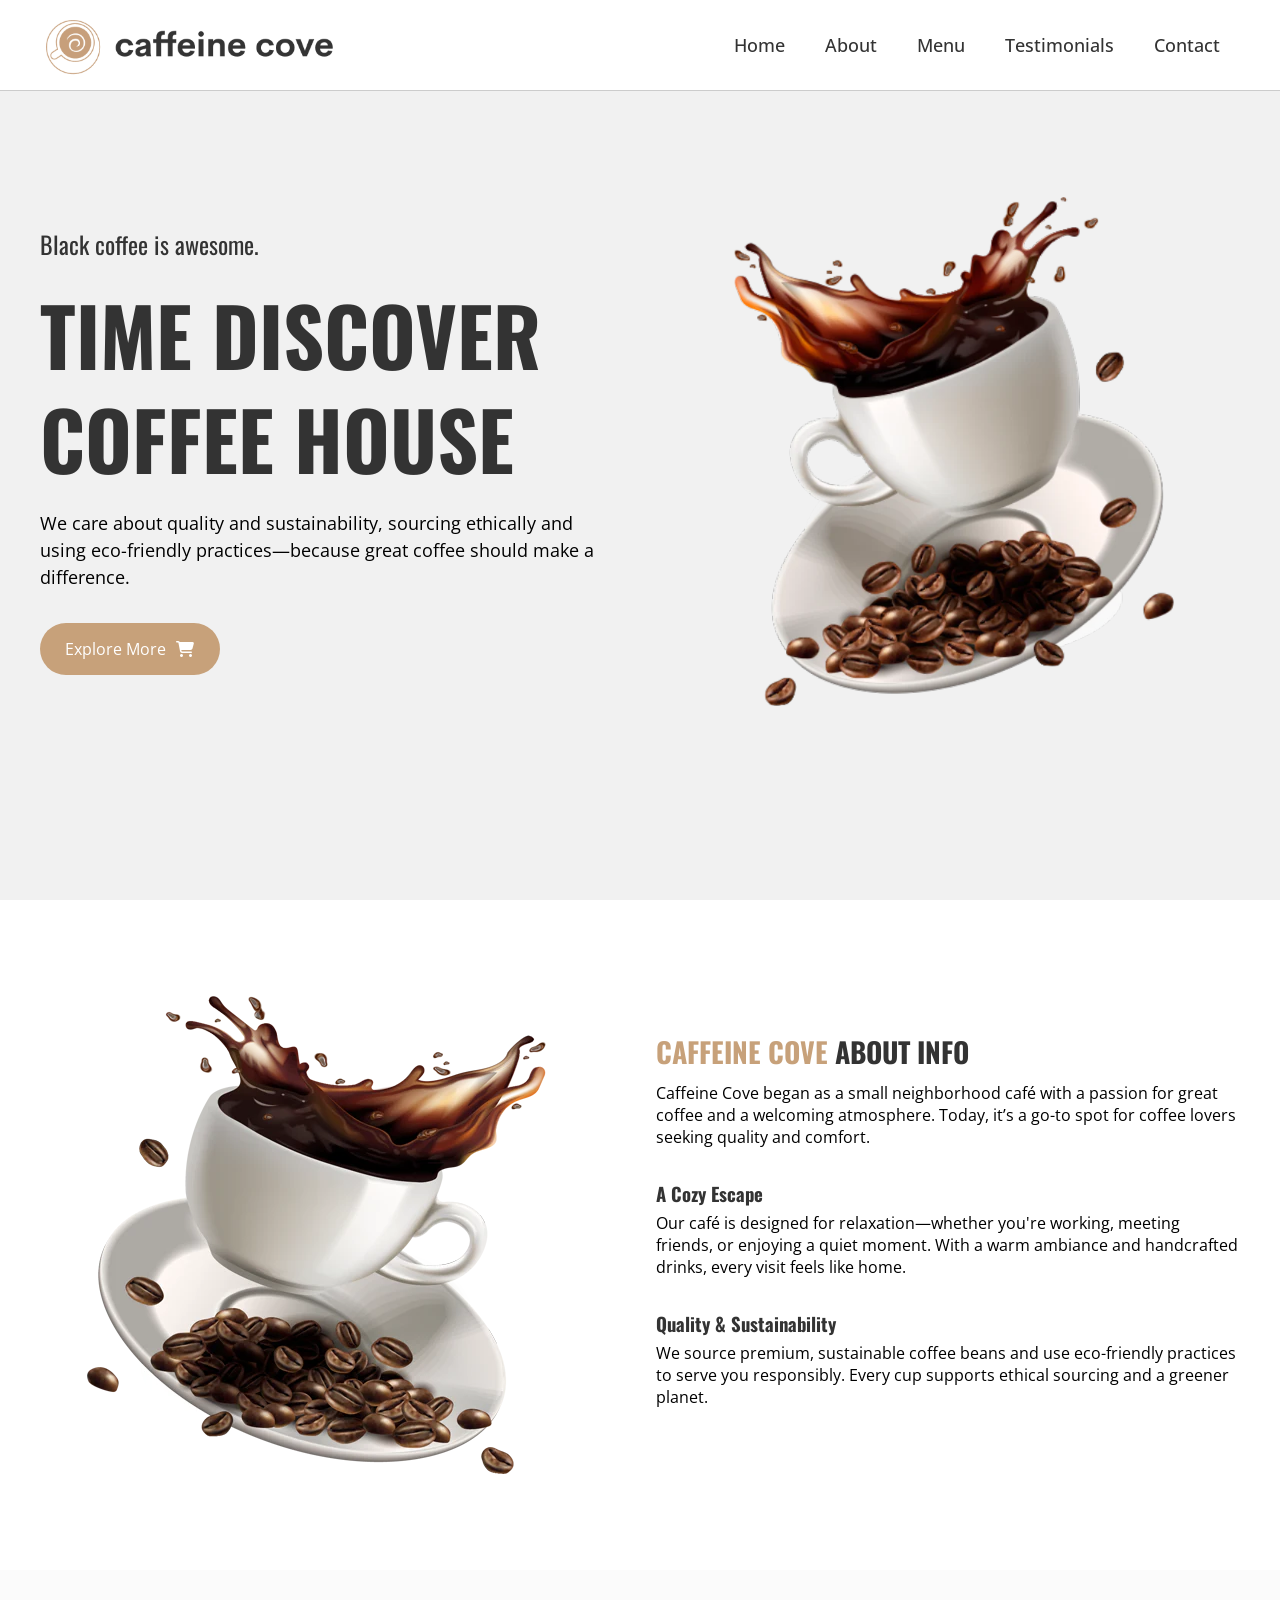
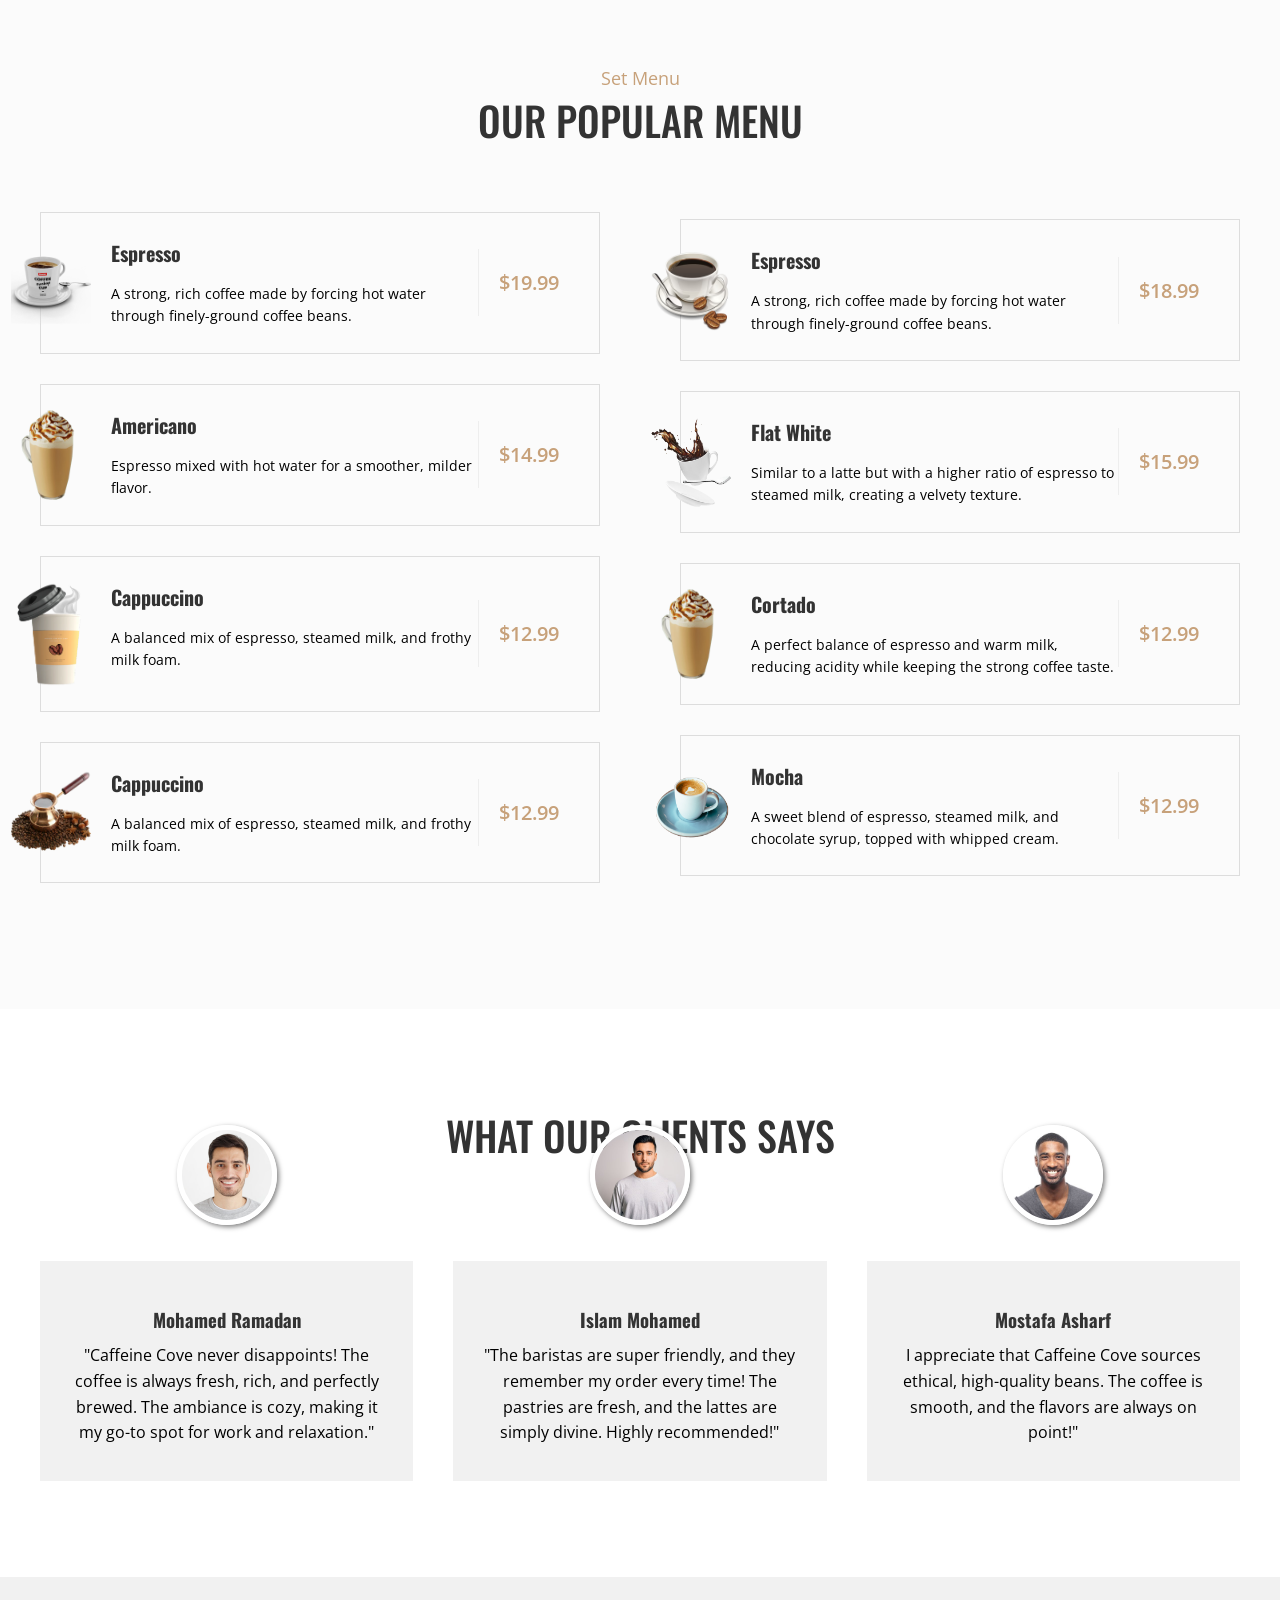
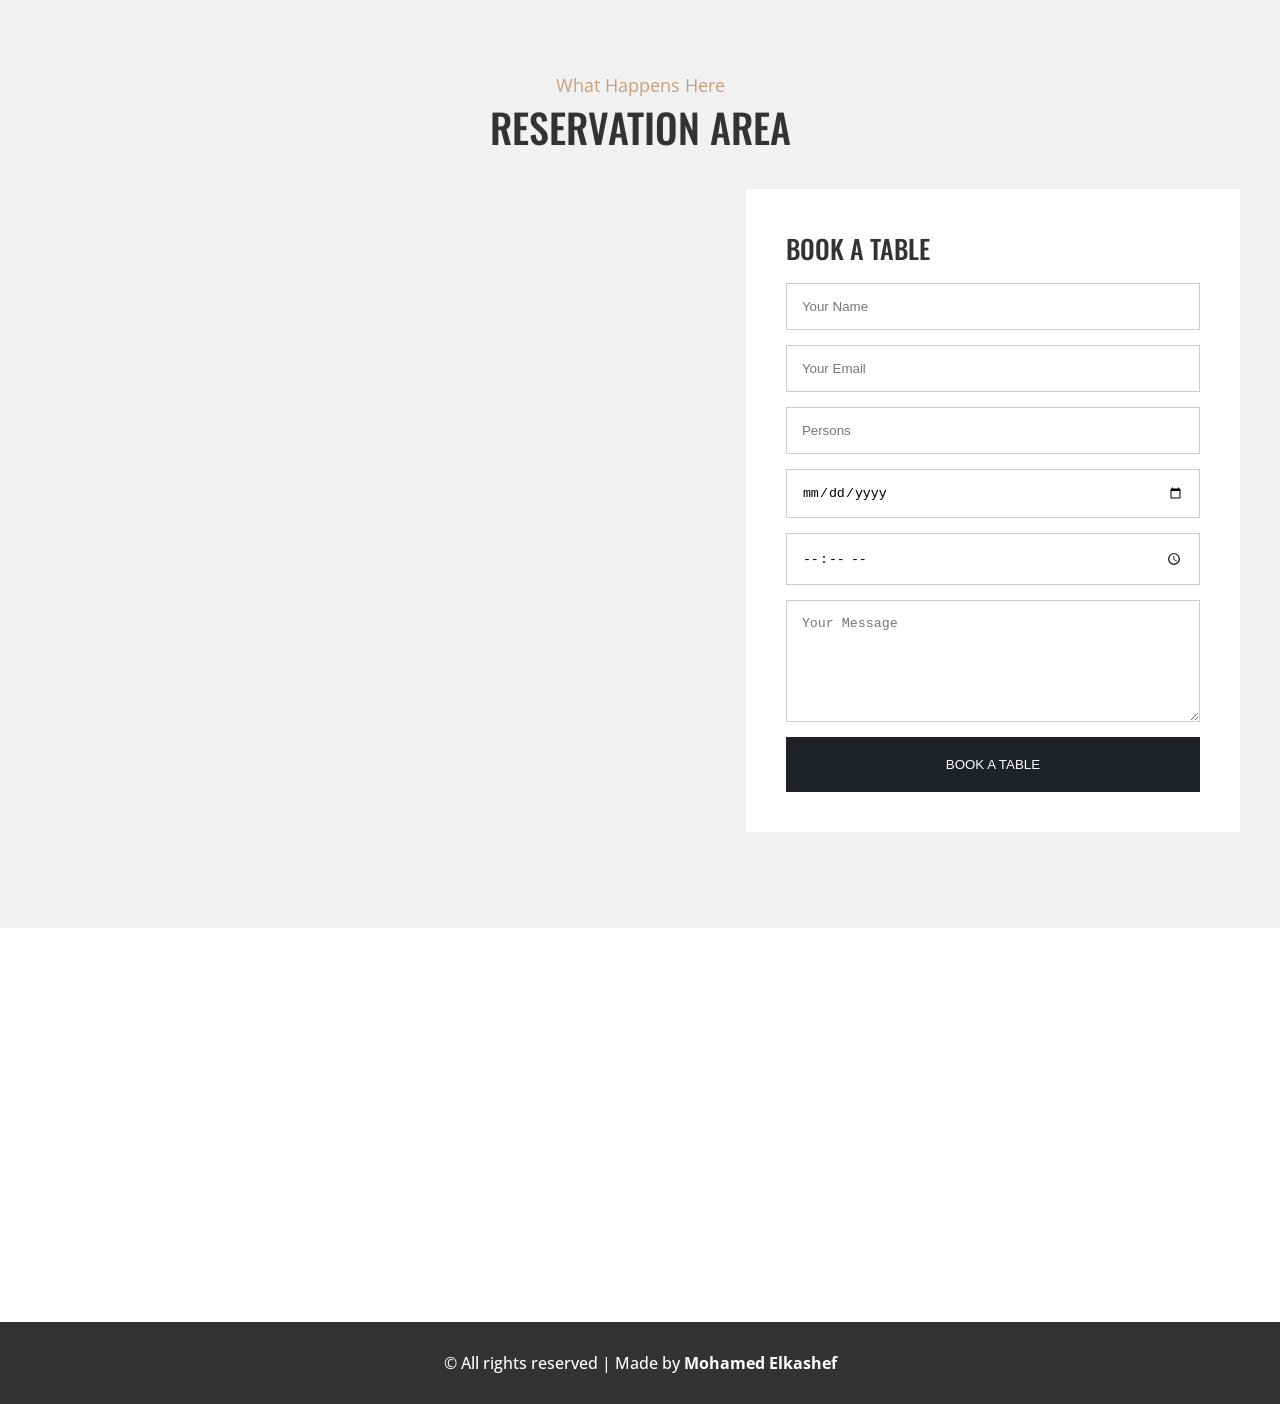
==== index.html @ 7e7c672f "Add files via upload" ====
<html lang="en">
  <head>
    <meta charset="UTF-8" />
    <meta name="viewport" content="width=device-width, initial-scale=1.0" />
    <title>Caffeine Cove</title>
    <!-- Style -->
    <link rel="stylesheet" href="css/style.css" />
    <link rel="stylesheet" href="css/all.min.css" />
    <!-- Fontawesome -->
    <link
      rel="stylesheet"
      href="https://cdnjs.cloudflare.com/ajax/libs/font-awesome/6.7.2/css/all.min.css"
      integrity="sha512-Evv84Mr4kqVGRNSgIGL/F/aIDqQb7xQ2vcrdIwxfjThSH8CSR7PBEakCr51Ck+w+/U6swU2Im1vVX0SVk9ABhg=="
      crossorigin="anonymous"
      referrerpolicy="no-referrer"
    />
    <!-- favicon -->
    <link rel="shortcut icon" href="./imgs/favicon.ico" type="image/x-icon" />
  </head>

  <body>
    <!-- Header Start -->
    <header id="header">
      <nav class="navbar">
        <a href="#home"
          ><img src="./imgs/logo.png" alt="Caffeine Cove" class="logo"
        /></a>
        <ul>
          <li><a href="#home">Home</a></li>
          <li><a href="#about">About</a></li>
          <li><a href="#menu">Menu</a></li>
          <li><a href="#testimonials">Testimonials</a></li>
          <li><a href="#contact">Contact</a></li>
        </ul>
      </nav>
    </header>
    <!-- Header End -->
    <!-- main start -->
    <main>
      <!-- Home Start -->
      <section id="home">
        <div class="container">
          <div class="home-content">
            <div class="content-text">
              <h3>Black coffee is awesome.</h3>
              <h1>TIME DISCOVER COFFEE HOUSE</h1>
              <p>
                We care about quality and sustainability, sourcing ethically and
                using eco-friendly practices—because great coffee should make a
                difference.
              </p>
              <a href="#" class="btn"
                >Explore More <i class="fa-solid fa-cart-shopping"></i
              ></a>
            </div>
            <img src="./imgs/coffee-home.png" alt="Coffee Home" />
          </div>
        </div>
      </section>
      <!-- Home End -->
      <!-- About Start -->
      <section id="about">
        <div class="container">
          <div class="row">
            <img src="./imgs/about-img.png" alt="Coffee" />
            <div class="about-content">
              <h2>
                <span class="text-primary">Caffeine Cove</span> About Info
              </h2>
              <p>
                Caffeine Cove began as a small neighborhood café with a passion
                for great coffee and a welcoming atmosphere. Today, it’s a go-to
                spot for coffee lovers seeking quality and comfort.
              </p>
              <div class="item">
                <h3>A Cozy Escape</h3>
                <p>
                  Our café is designed for relaxation—whether you're working,
                  meeting friends, or enjoying a quiet moment. With a warm
                  ambiance and handcrafted drinks, every visit feels like home.
                </p>
              </div>
              <div class="item">
                <h3>Quality &amp; Sustainability</h3>
                <p>
                  We source premium, sustainable coffee beans and use
                  eco-friendly practices to serve you responsibly. Every cup
                  supports ethical sourcing and a greener planet.
                </p>
              </div>
            </div>
          </div>
        </div>
      </section>
      <!-- About End -->
      <!-- Menu Start -->
      <section id="menu">
        <div class="container">
          <div class="heading">
            <span class="text-primary">Set Menu</span>
            <h2>Our Popular Menu</h2>
          </div>
          <div class="row">
            <div class="col">
              <!-- Item 1 -->
              <div class="item">
                <img src="./imgs/menu-1.png" alt="Espresso" />
                <div class="details">
                  <h3>Espresso</h3>
                  <p>
                    A strong, rich coffee made by forcing hot water through
                    finely-ground coffee beans.
                  </p>
                </div>
                <div class="price">
                  <p class="text-primary">$19.99</p>
                </div>
              </div>
              <!-- Item 2 -->
              <div class="item">
                <img src="./imgs/menu-2.png" alt="Americano" />
                <div class="details">
                  <h3>Americano</h3>
                  <p>
                    Espresso mixed with hot water for a smoother, milder flavor.
                  </p>
                </div>
                <div class="price">
                  <p class="text-primary">$14.99</p>
                </div>
              </div>
              <!-- Item 3 -->
              <div class="item">
                <img src="./imgs/menu-3.png" alt="Cappuccino" />
                <div class="details">
                  <h3>Cappuccino</h3>
                  <p>
                    A balanced mix of espresso, steamed milk, and frothy milk
                    foam.
                  </p>
                </div>
                <div class="price">
                  <p class="text-primary">$12.99</p>
                </div>
              </div>
              <!-- Item 4 -->
              <div class="item">
                <img src="./imgs/menu-4.png" alt="Cappuccino" />
                <div class="details">
                  <h3>Cappuccino</h3>
                  <p>
                    A balanced mix of espresso, steamed milk, and frothy milk
                    foam.
                  </p>
                </div>
                <div class="price">
                  <p class="text-primary">$12.99</p>
                </div>
              </div>
            </div>
            <div class="col">
              <!-- Item 5 -->
              <div class="item">
                <img src="./imgs/menu-5.png" alt="Espresso" />
                <div class="details">
                  <h3>Espresso</h3>
                  <p>
                    A strong, rich coffee made by forcing hot water through
                    finely-ground coffee beans.
                  </p>
                </div>
                <div class="price">
                  <p class="text-primary">$18.99</p>
                </div>
              </div>
              <!-- Item 6 -->
              <div class="item">
                <img src="./imgs/menu-6.png" alt="Flat White" />
                <div class="details">
                  <h3>Flat White</h3>
                  <p>
                    Similar to a latte but with a higher ratio of espresso to
                    steamed milk, creating a velvety texture.
                  </p>
                </div>
                <div class="price">
                  <p class="text-primary">$15.99</p>
                </div>
              </div>
              <!-- Item 7 -->
              <div class="item">
                <img src="./imgs/menu-7.png" alt="Cortado" />
                <div class="details">
                  <h3>Cortado</h3>
                  <p>
                    A perfect balance of espresso and warm milk, reducing
                    acidity while keeping the strong coffee taste.
                  </p>
                </div>
                <div class="price">
                  <p class="text-primary">$12.99</p>
                </div>
              </div>
              <!-- Item 8 -->
              <div class="item">
                <img src="./imgs/menu-8.png" alt="Mocha" />
                <div class="details">
                  <h3>Mocha</h3>
                  <p>
                    A sweet blend of espresso, steamed milk, and chocolate
                    syrup, topped with whipped cream.
                  </p>
                </div>
                <div class="price">
                  <p class="text-primary">$12.99</p>
                </div>
              </div>
            </div>
          </div>
        </div>
      </section>
      <!-- Menu End -->
      <!-- Testimonials Start -->
      <section id="testimonials">
        <div class="container">
          <div class="heading">
            <h2>What our Clients says</h2>
          </div>
          <div class="row">
            <div class="item">
              <img src="./imgs/person1.jpg" alt="Mohamed Ramadan" />
              <h3>Mohamed Ramadan</h3>
              <p>
                "Caffeine Cove never disappoints! The coffee is always fresh,
                rich, and perfectly brewed. The ambiance is cozy, making it my
                go-to spot for work and relaxation."
              </p>
            </div>
            <div class="item">
              <img src="./imgs/person2.jpg" alt="Islam Mohamed" />
              <h3>Islam Mohamed</h3>
              <p>
                "The baristas are super friendly, and they remember my order
                every time! The pastries are fresh, and the lattes are simply
                divine. Highly recommended!"
              </p>
            </div>
            <div class="item">
              <img src="./imgs/person3.jpg" alt="Mostafa Asharf" />
              <h3>Mostafa Asharf</h3>
              <p>
                I appreciate that Caffeine Cove sources ethical, high-quality
                beans. The coffee is smooth, and the flavors are always on
                point!"
              </p>
            </div>
          </div>
        </div>
      </section>
      <!-- Testimonials End -->
      <!-- Contact Start -->
      <section id="contact">
        <div class="container">
          <div class="heading">
            <span class="text-primary">What Happens Here</span>
            <h2>Reservation Area</h2>
          </div>
          <div class="row">
            <div class="map">
              <iframe
                src="https://www.google.com/maps/embed?pb=!1m18!1m12!1m3!1d3455.556677891655!2d30.963661175679626!3d29.992168121045516!2m3!1f0!2f0!3f0!3m2!1i1024!2i768!4f13.1!3m3!1m2!1s0x1458515d16d76c79%3A0x8dbe178d1a25b837!2sCosta%20Coffee!5e0!3m2!1sen!2seg!4v1741204992855!5m2!1sen!2seg"
                width="600"
                height="450"
                style="border: 0"
                allowfullscreen=""
                loading="lazy"
                referrerpolicy="no-referrer-when-downgrade"
              ></iframe>
            </div>
            <div class="contact-content">
              <h3>Book a Table</h3>
              <form>
                <input
                  type="text"
                  name="name"
                  id="name"
                  placeholder="Your Name"
                />
                <input
                  type="email"
                  name="email"
                  id="email"
                  placeholder="Your Email"
                />
                <input
                  type="number"
                  name="persons"
                  id="persons"
                  placeholder="Persons"
                />
                <input type="date" name="date" id="date" />
                <input type="time" name="time" id="time" />
                <textarea
                  name="message"
                  id="message"
                  placeholder="Your Message"
                  rows="6"
                ></textarea>
                <button type="submit" class="btn-submit">Book a Table</button>
              </form>
            </div>
          </div>
        </div>
      </section>
      <!-- Contact End -->
    </main>
    <!-- main end -->
    <!-- Footer Start -->
    <footer id="footer">
      <div class="footer-top">
        <div class="container">
          <div class="row">
            <div class="col">
              <h3>About Info</h3>
              <p>
                This is the perfect place to find a nice and cozy spot to sip
                some. You'll find the Java Jungle
              </p>
              <ul>
                <li>
                  <i class="fa-solid fa-location-dot"></i> Address: Giza Egypt
                </li>
                <li>
                  <i class="fa-solid fa-envelope"></i> Email:
                  contact@mohamedelkashef.com
                </li>
                <li><i class="fa-solid fa-phone"></i> Phone: 0123456789</li>
              </ul>
            </div>
            <div class="col">
              <h3>Quick Links</h3>
              <ul>
                <li><a href="#home">Home</a></li>
                <li><a href="#about">About Us</a></li>
                <li><a href="#menu">Menu</a></li>
                <li><a href="#testimonials">Testimonials</a></li>
                <li><a href="#contact">Contact</a></li>
              </ul>
            </div>
            <div class="col">
              <h3>Follow Us On</h3>
              <ul>
                <li>
                  <a href="#"
                    ><i class="fa-brands fa-facebook-f"></i> Facebook</a
                  >
                </li>
                <li>
                  <a href="#"><i class="fa-brands fa-twitter"></i> Twitter</a>
                </li>
                <li>
                  <a href="#"><i class="fa-brands fa-youtube"></i> YouTube</a>
                </li>
                <li>
                  <a href="#"
                    ><i class="fa-brands fa-instagram"></i> Instagram</a
                  >
                </li>
                <li>
                  <a href="#"
                    ><i class="fa-brands fa-pinterest"></i> Pinterest</a
                  >
                </li>
              </ul>
            </div>
          </div>
        </div>
      </div>
      <div class="copyright">
        <p>
          © All rights reserved | Made by
          <strong
            ><a href="https://mohamedelkashef.com" target="_blank"
              >Mohamed Elkashef</a
            ></strong
          >
        </p>
      </div>
    </footer>
    <!-- Footer End -->
  </body>
</html>
---- css/style.css ----
@import url("https://fonts.googleapis.com/css2?family=Open+Sans:ital,wght@0,300..800;1,300..800&family=Oswald:wght@200..700&display=swap");

* {
  margin: 0;
  padding: 0;
  box-sizing: border-box;
}

:root {
  --bg-color: #f1f1f1;
  --bg-secondary: #fbfbfb;
  --dark-gray: #333;
  --light-brown: #c7a17a;
  --black: #1f2226;
}

body {
  font-family: "Open Sans", serif;
}

h1,
h2,
h3 {
  font-family: "Oswald", serif;
  color: var(--dark-gray);
}

ul {
  list-style: none;
}

a {
  text-decoration: none;
}

/* utility classes */
.container {
  max-width: 1200px;
  margin: auto;
}

.text-primary {
  color: var(--light-brown);
}

.heading {
  text-align: center;
}

.heading span {
  font-size: 18px;
}

.heading h2 {
  font-size: 40px;
  font-weight: 500;
  text-transform: uppercase;
}

/* Header Start */
#header {
  position: fixed;
  background-color: #fff;
  width: 100%;
  border-bottom: 1px solid #ccc;
}

#header .navbar {
  display: flex;
  justify-content: space-between;
  align-items: center;
  max-width: 1200px;
  margin: auto;
  height: 90px;
}

#header .navbar .logo {
  width: 300px;
}

#header .navbar ul {
  display: flex;
}

#header .navbar ul li a {
  color: var(--dark-gray);
  font-size: 18px;
  margin: 0 20px;
  font-weight: 500;
  transition: all 0.3s ease;
}

#header .navbar ul li a:hover {
  color: var(--light-brown);
}
/* Header End */
/* Home Start */
#home {
  background: url("./imgs/home-bg.png") center no-repeat;
  background-size: 100%;
  background-color: var(--bg-color);
}

#home .home-content {
  display: grid;
  grid-template-columns: repeat(2, 1fr);
  min-height: 100vh;
  gap: 3rem;
  align-items: center;
}

#home .home-content .content-text h3 {
  font-size: 24px;
  font-weight: 400;
}

#home .home-content .content-text h1 {
  font-size: 80px;
  margin: 20px 0;
  line-height: 1.3;
}

#home .home-content .content-text p {
  font-size: 18px;
  line-height: 1.5;
}

#home .home-content .content-text .btn {
  display: inline-block;
  margin-top: 2rem;
  background-color: var(--light-brown);
  color: #fff;
  padding: 15px 25px;
  border-radius: 30px;
  transition: all 0.3s ease;
}

#home .home-content .content-text .btn:hover {
  background-color: var(--dark-gray);
}

#home .home-content .content-text .btn i {
  margin-left: 5px;
}

#home .home-content img {
  display: block;
  width: 100%;
}
/* Home End */
/* About Start */
#about,
#menu,
#testimonials,
#contact,
#footer .footer-top {
  padding: 6rem 0;
}

#about .row {
  display: grid;
  grid-template-columns: repeat(2, 1fr);
  gap: 2rem;
  align-items: center;
}

#about .row .about-content h2 {
  text-transform: uppercase;
  font-size: 28px;
  margin-bottom: 10px;
}

#about .row .about-content .item {
  margin: 2rem 0;
}

#about .row .about-content .item h3 {
  margin-bottom: 5px;
}
/* About End */
/* Menu Start */
#menu {
  background-color: var(--bg-secondary);
}

#menu .row {
  display: grid;
  grid-template-columns: repeat(2, 1fr);
  margin-top: 2rem;
  gap: 5rem;
  align-items: center;
}

#menu .row .col .item {
  display: flex;
  justify-content: space-between;
  margin: 30px 0;
  border: 1px solid #ddd;
  padding: 25px 20px;
}

#menu .row .col .item img {
  width: 80px;
  margin-left: -50px;
}

#menu .row .col .item .details {
  margin-left: 20px;
}

#menu .row .col .item .details h3 {
  font-size: 20px;
  margin-bottom: 15px;
}

#menu .row .col .item .details p {
  font-size: 14px;
  line-height: 1.6;
}

#menu .row .col .item .price {
  border-left: 1px solid #eee;
  padding: 20px;
  margin: auto;
}

#menu .row .col .item .price p {
  font-size: 20px;
  font-weight: 600;
}
/* Menu End */
/* Testimonials Start */
#testimonials .row {
  display: grid;
  grid-template-columns: repeat(3, 1fr);
  margin-top: 6rem;
  gap: 2.5rem;
}

#testimonials .row .item {
  background-color: var(--bg-color);
  text-align: center;
  padding: 25px 25px 35px;
}

#testimonials .row .item img {
  width: 100px;
  height: 100px;
  object-fit: cover;
  border-radius: 50%;
  border: 5px solid #fff;
  margin-top: -50%;
  box-shadow: 2px 2px 5px rgba(0, 0, 0, 0.5);
}

#testimonials .row .item h3 {
  margin: 20px 0 10px;
}

#testimonials .row .item p {
  line-height: 1.6;
}
/* Testimonials End */
/* Contact Start */
#contact {
  background-color: var(--bg-color);
}

#contact .row {
  display: grid;
  grid-template-columns: 2fr 1.4fr;
  margin-top: 2rem;
}

#contact .row .contact-content {
  background-color: #fff;
  padding: 2.5rem;
}

#contact .row .contact-content h3 {
  font-size: 26px;
  text-transform: uppercase;
  font-weight: 500;
}

#contact .row .contact-content form input,
#contact .row .contact-content form textarea {
  display: block;
  width: 100%;
  margin: 15px 0;
  padding: 15px;
  border: 1px solid #ccc;
}

#contact .row .contact-content form .btn-submit {
  background-color: var(--black);
  width: 100%;
  color: #fff;
  padding: 20px;
  text-transform: uppercase;
  cursor: pointer;
  border: none;
  transition: all 0.3s ease;
}

#contact .row .contact-content form .btn-submit:hover {
  background-color: var(--light-brown);
}

#contact .map iframe {
  width: 100%;
  height: 100%;
}

/* Contact End */
/* Footer Start */
#footer .footer-top {
  background: url("./imgs/footer-bg.png");
  color: #fff;
}

#footer .footer-top .row {
  display: grid;
  grid-template-columns: 2fr 1fr 1fr;
  gap: 3rem;
}

#footer .footer-top .row .col h3 {
  color: #fff;
  margin-bottom: 15px;
}

#footer .footer-top .row .col p {
  width: 400px;
  line-height: 1.6;
}

#footer .footer-top .row .col ul li {
  margin: 10px 0;
}
#footer .footer-top .row .col ul li i {
  margin-right: 10px;
}

#footer .footer-top .row .col ul li a {
  color: #fff;
}

#footer .copyright {
  background-color: var(--dark-gray);
  padding: 30px 0;
  text-align: center;
  color: #fff;
}

#footer .copyright p {
  font-weight: 500;
}

#footer .copyright p a {
  color: #fff;
  transition: all 0.3s ease;
}

#footer .copyright p a:hover {
  color: var(--light-brown);
}
/* Footer End */
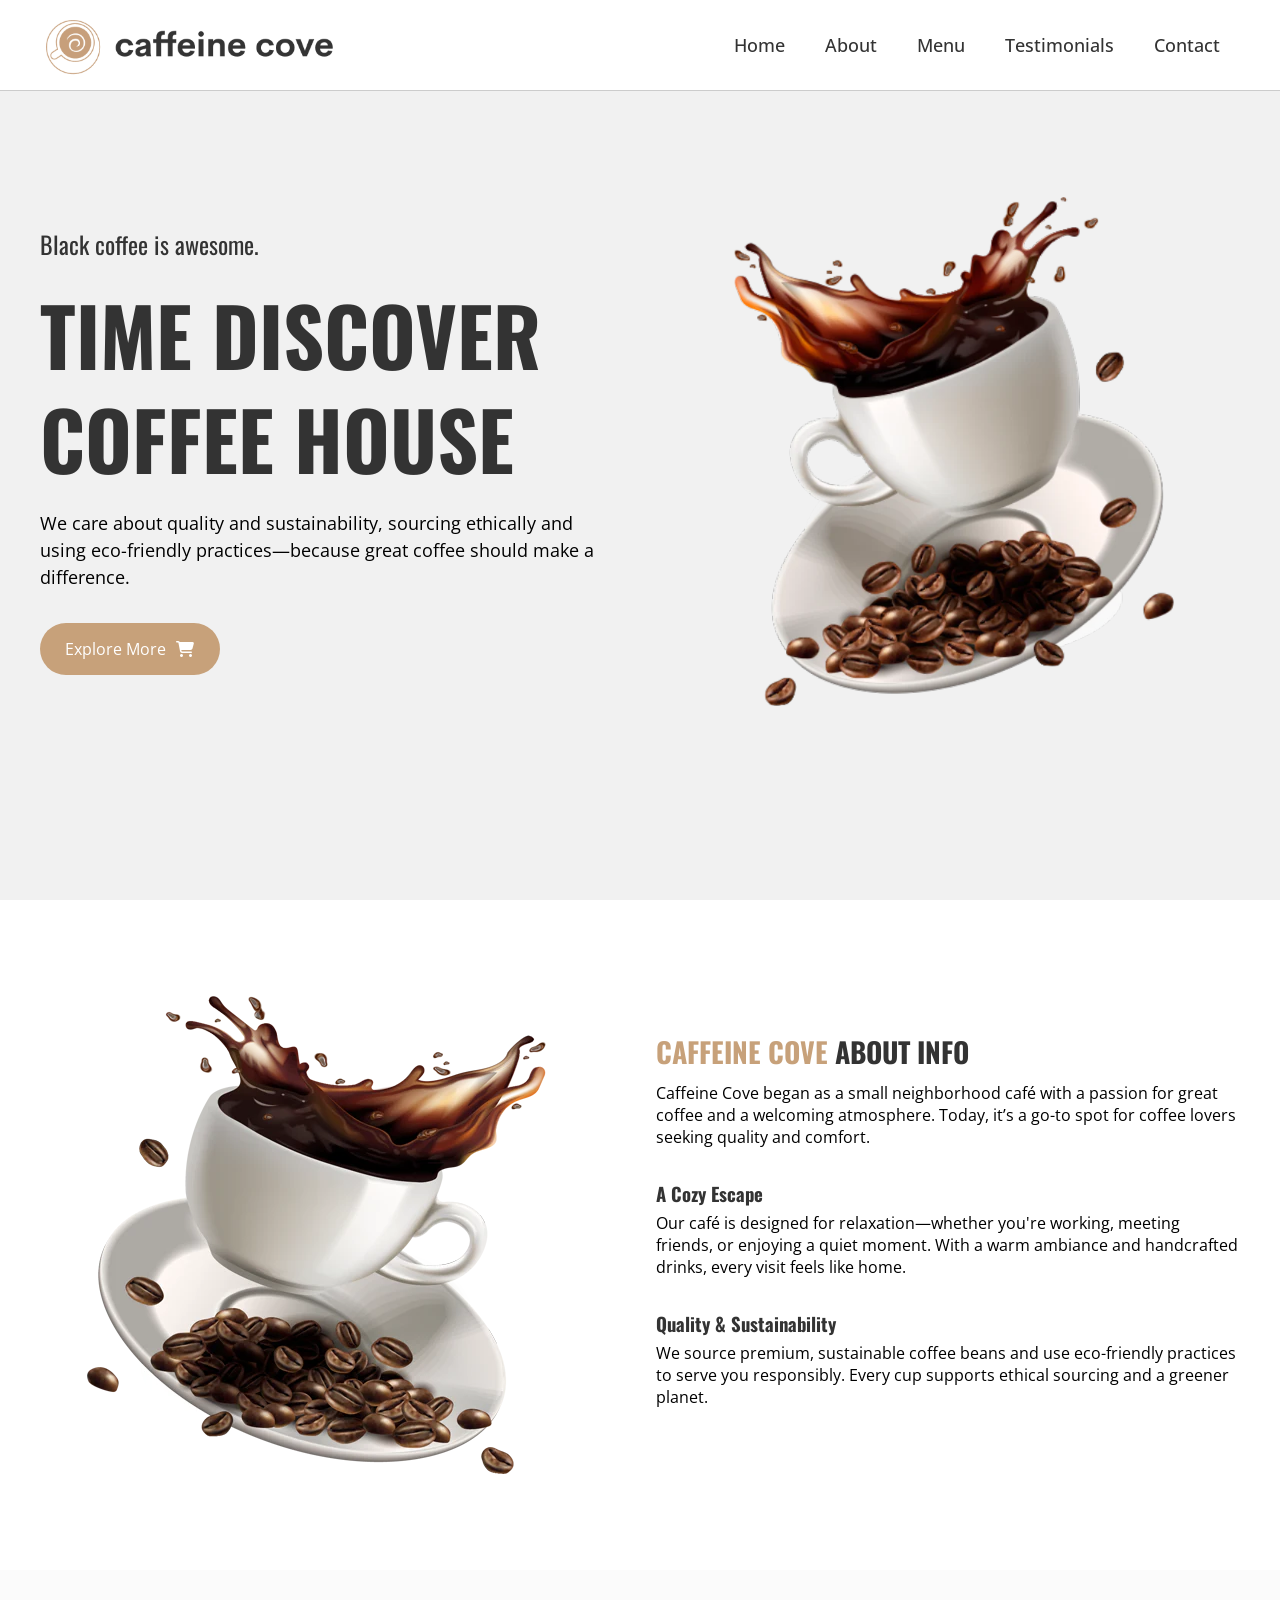
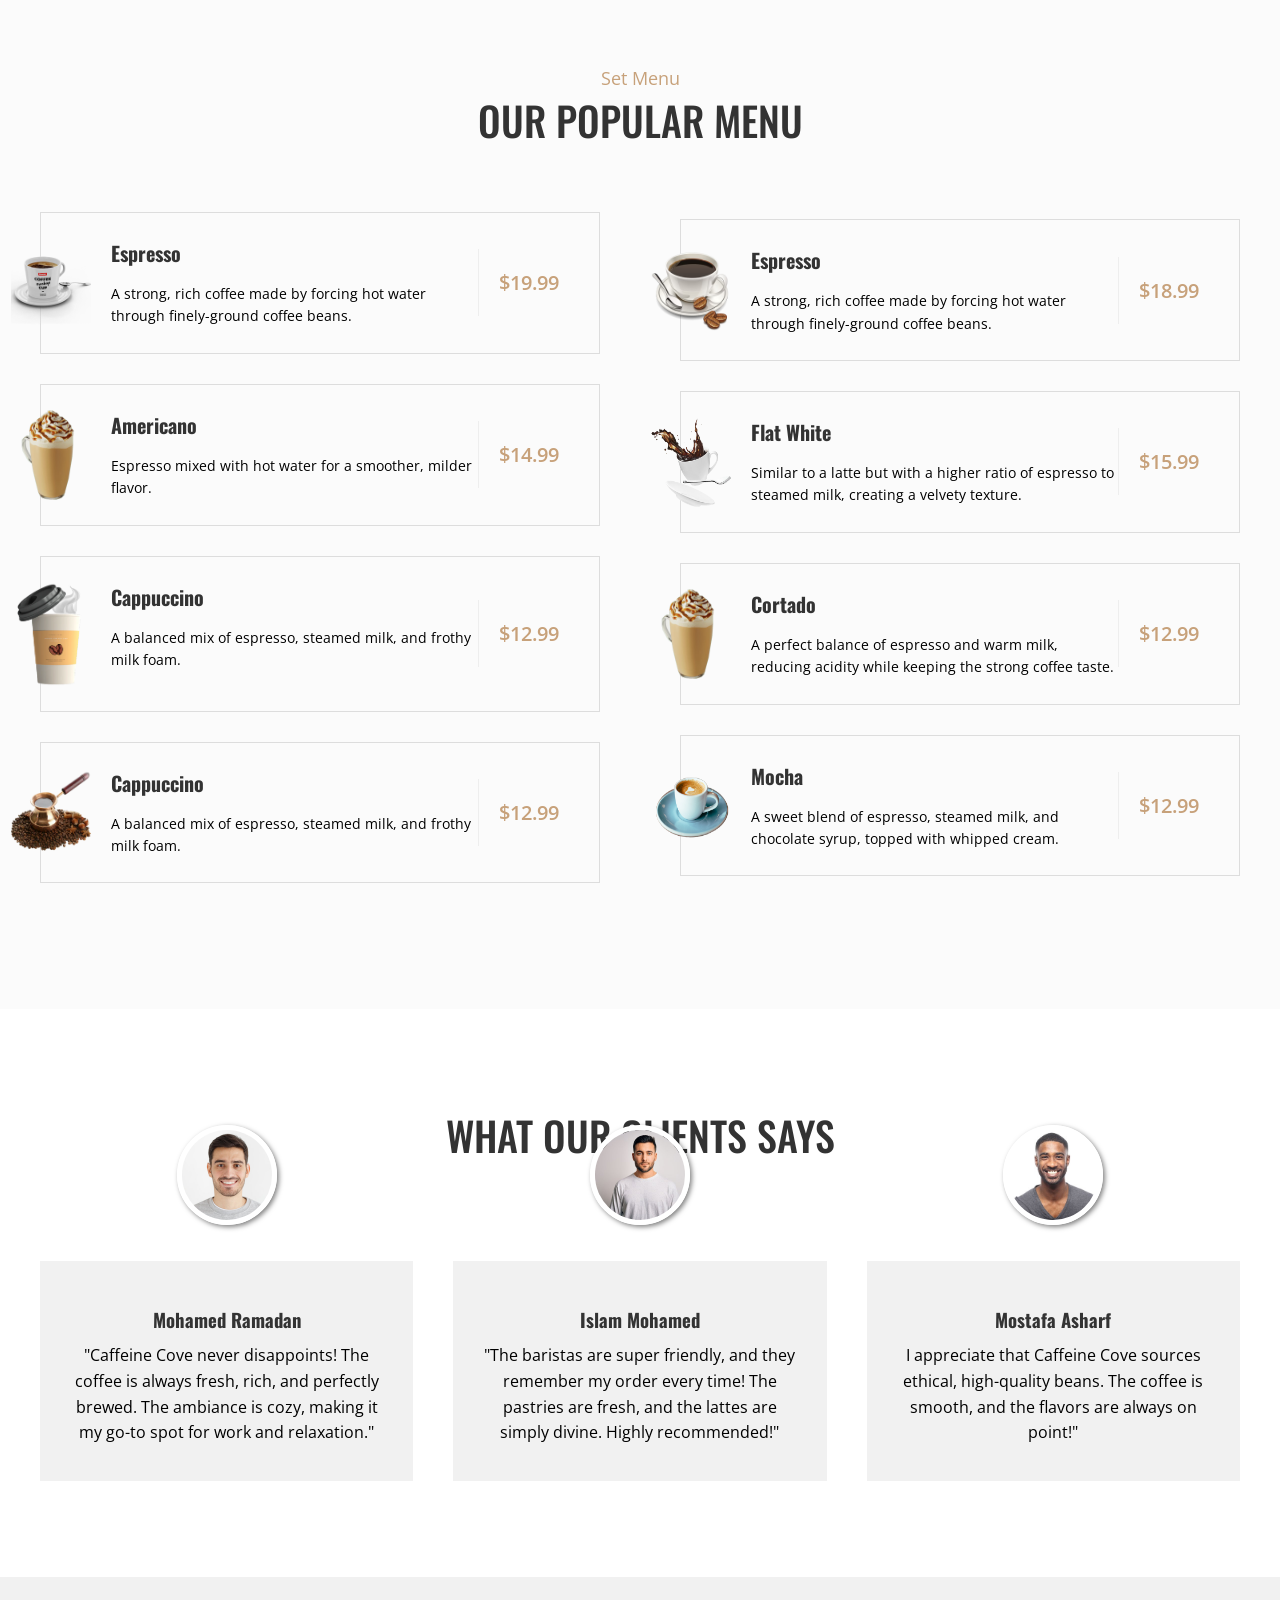
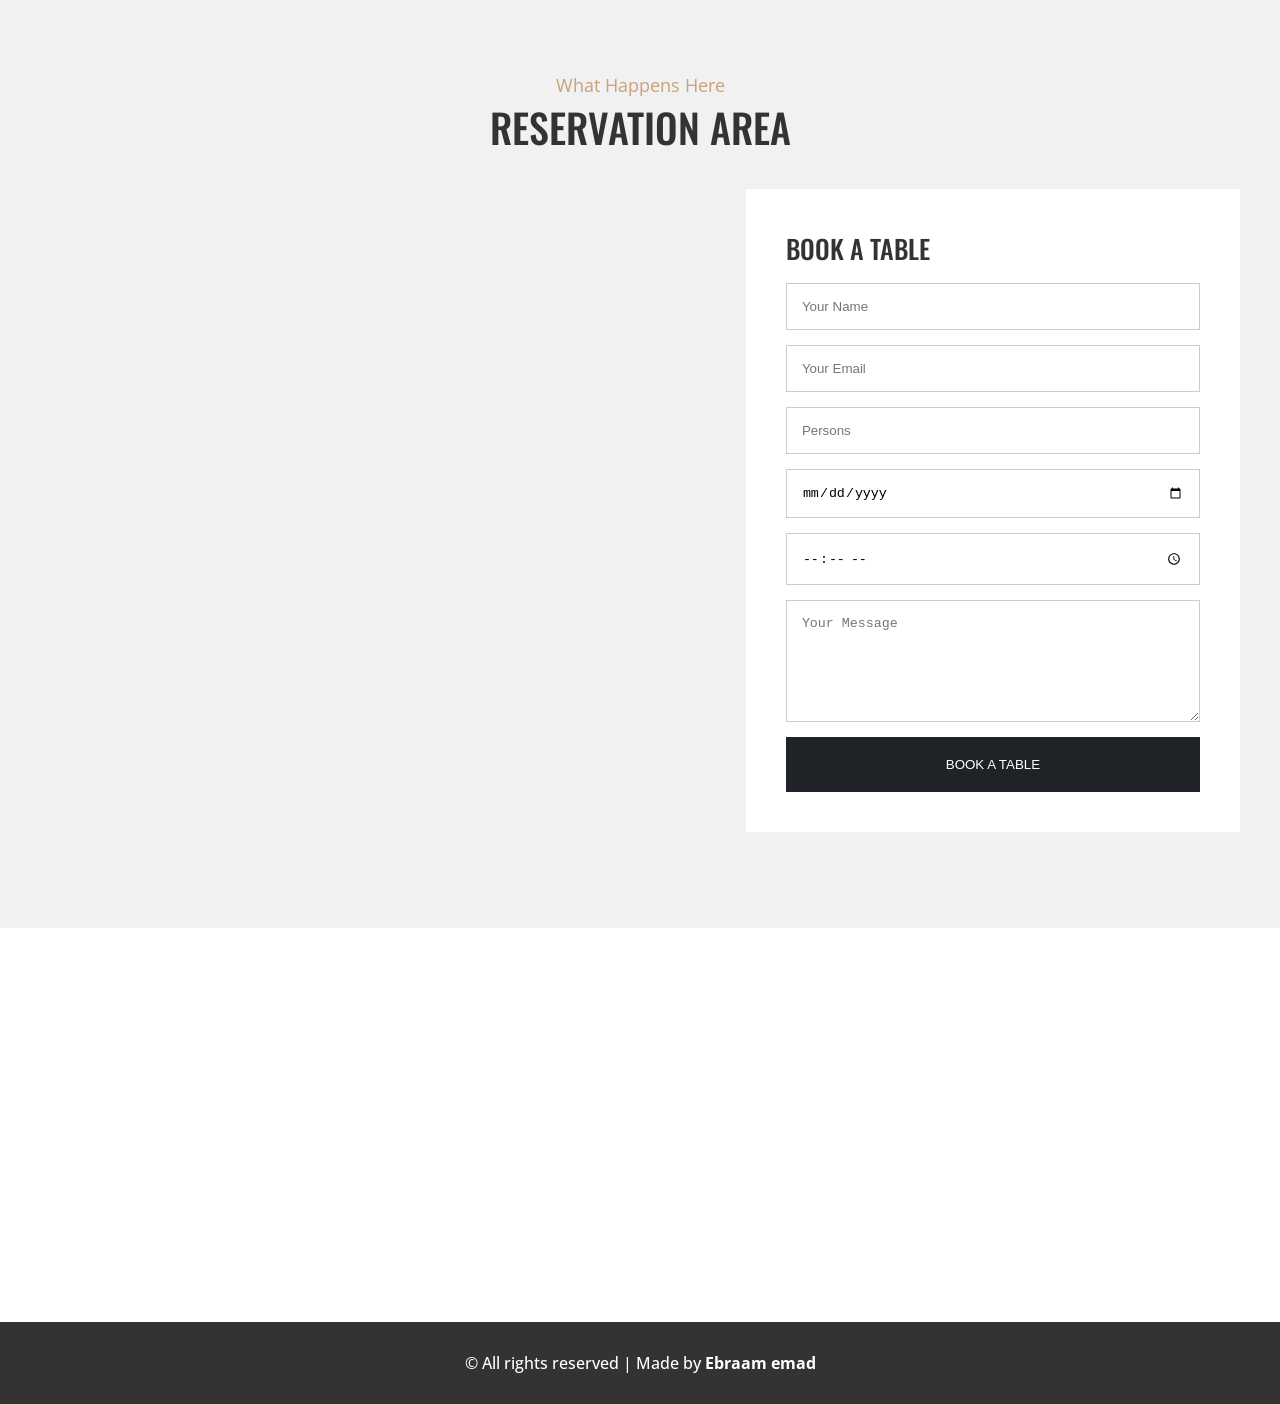
==== commit 652f0d84: "Fix HTML formatting and structure" ====
--- a/index.html
+++ b/index.html
@@ -381,7 +381,7 @@
           © All rights reserved | Made by
           <strong
             ><a href="https://mohamedelkashef.com" target="_blank"
-              >Mohamed Elkashef</a
+              >Ebraam emad</a
             ></strong
           >
         </p>
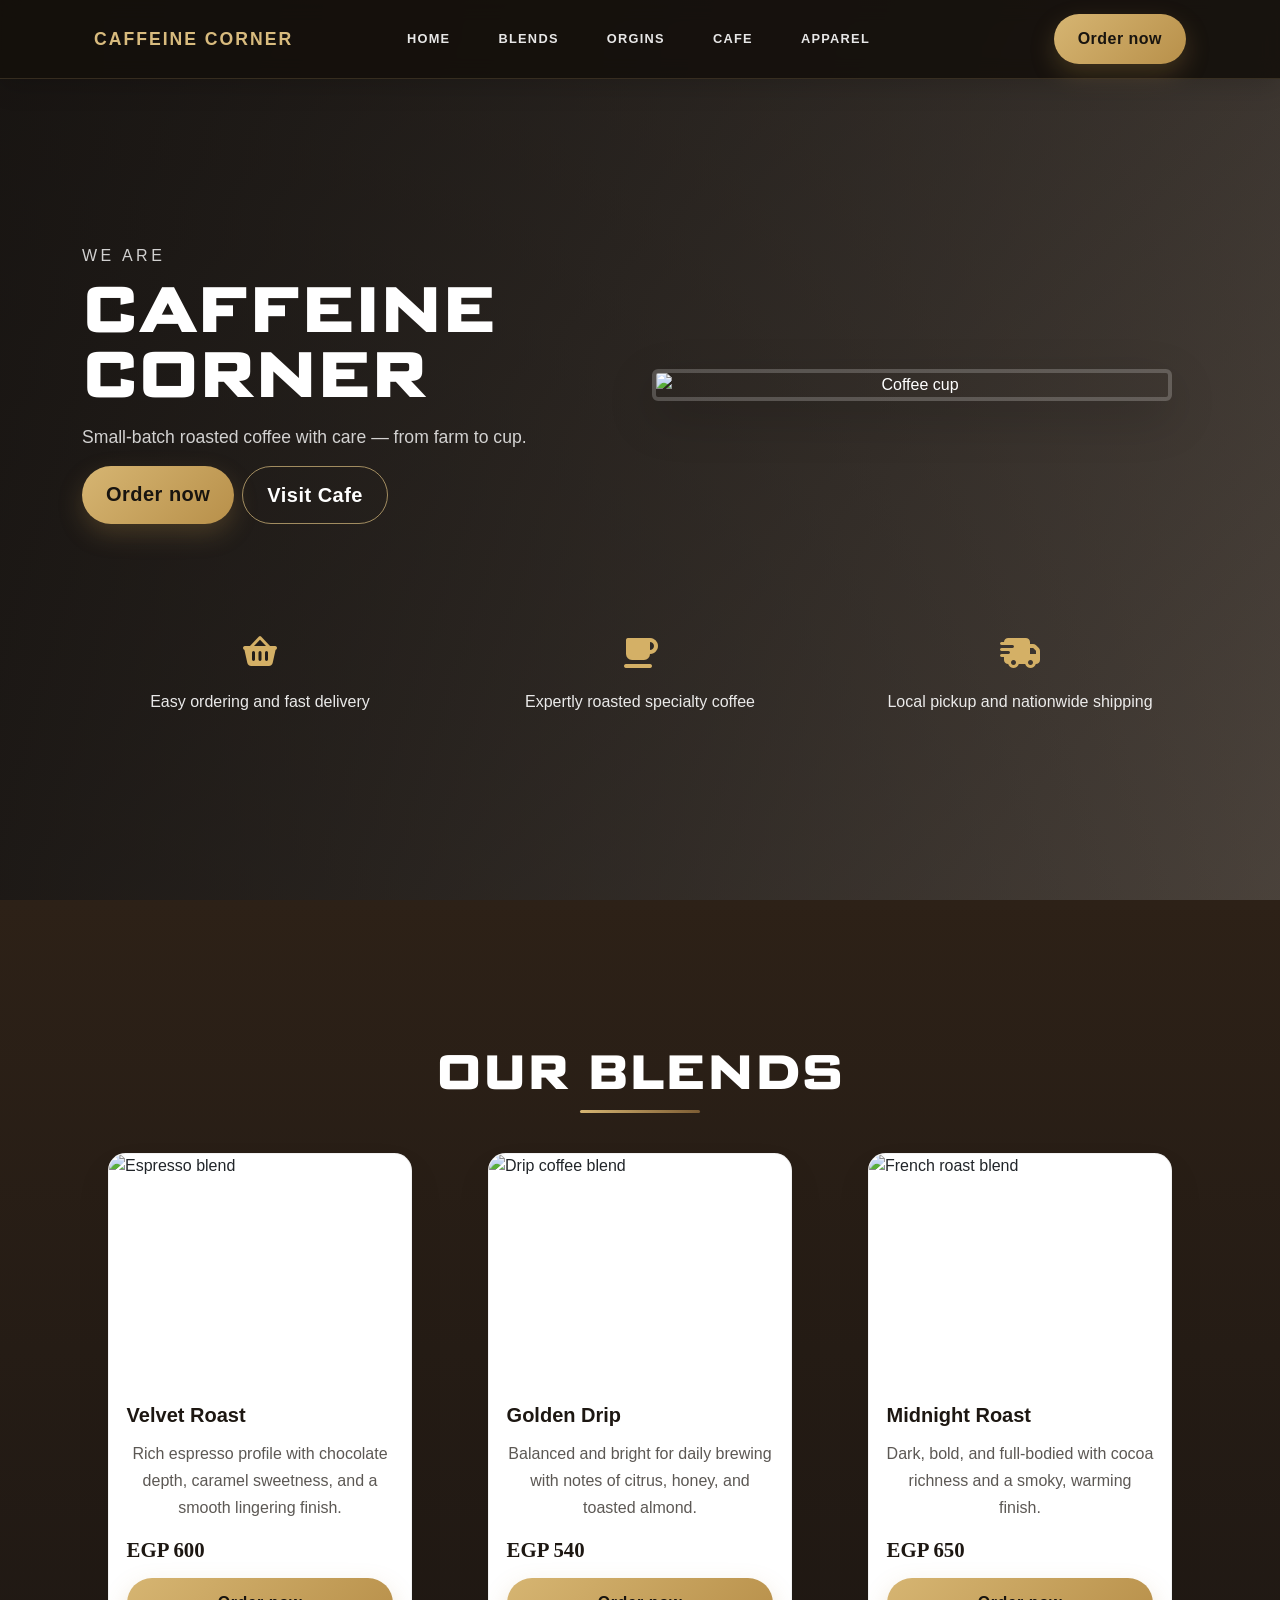
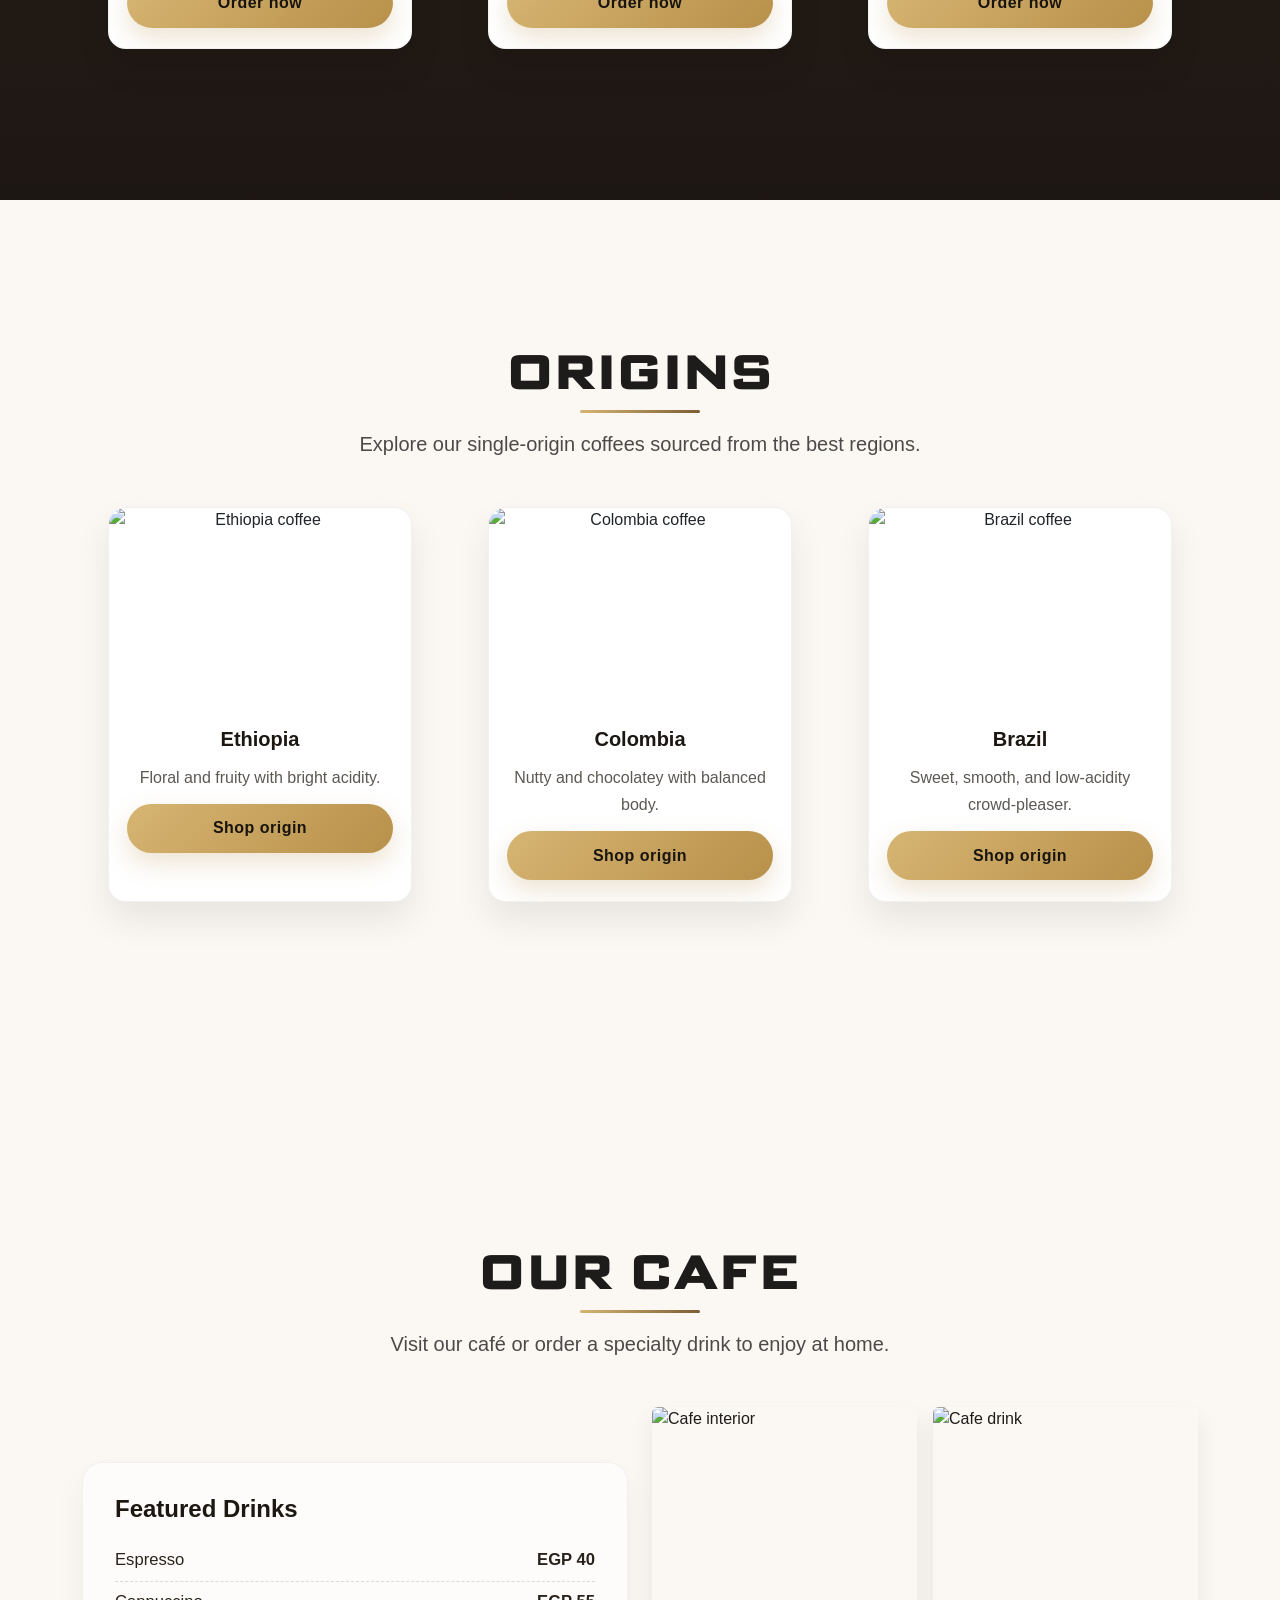
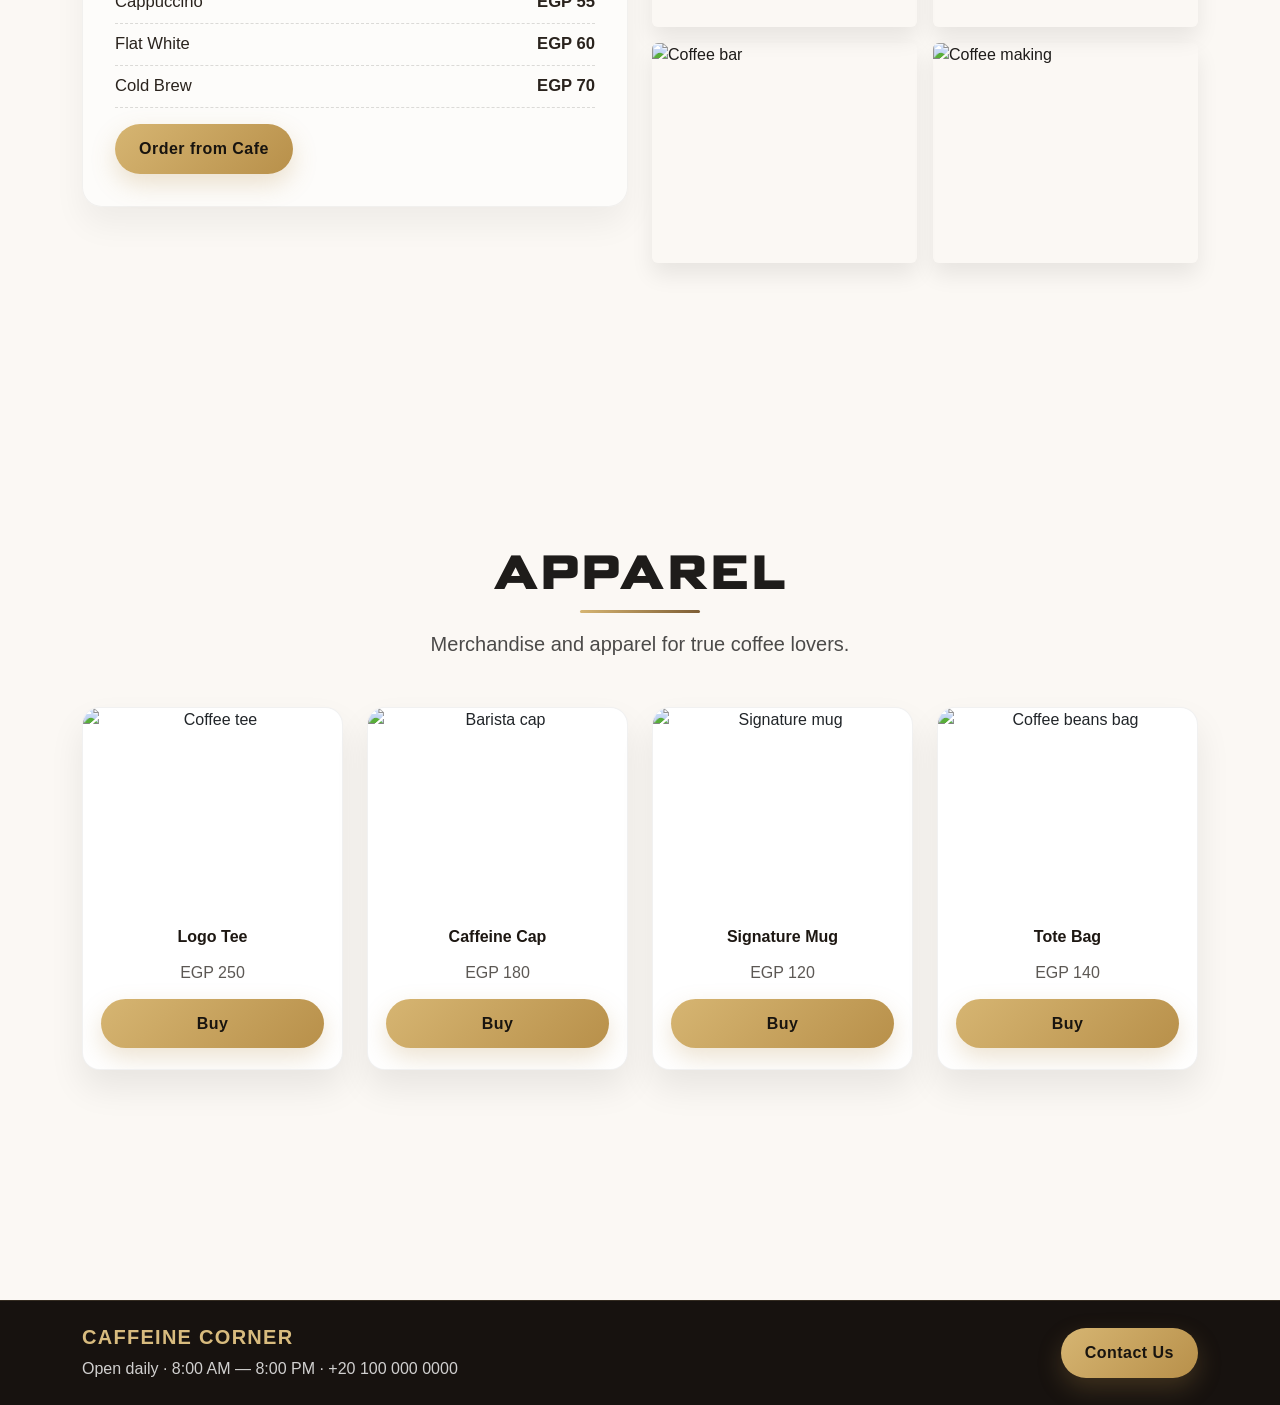
==== commit 3baa2420: "Add files via upload" ====
--- a/index.html
+++ b/index.html
@@ -1,392 +1,392 @@
+<!doctype html>
 <html lang="en">
   <head>
     <meta charset="UTF-8" />
     <meta name="viewport" content="width=device-width, initial-scale=1.0" />
-    <title>Caffeine Cove</title>
-    <!-- Style -->
+    <meta
+      name="description"
+      content="Caffeine Corner coffee shop landing page"
+    />
+    <link rel="stylesheet" href="css/bootstrap.min.css" />
+    <link rel="stylesheet" href="css/all.min.css" />
     <link rel="stylesheet" href="css/style.css" />
-    <link rel="stylesheet" href="css/all.min.css" />
-    <!-- Fontawesome -->
-    <link
-      rel="stylesheet"
-      href="https://cdnjs.cloudflare.com/ajax/libs/font-awesome/6.7.2/css/all.min.css"
-      integrity="sha512-Evv84Mr4kqVGRNSgIGL/F/aIDqQb7xQ2vcrdIwxfjThSH8CSR7PBEakCr51Ck+w+/U6swU2Im1vVX0SVk9ABhg=="
-      crossorigin="anonymous"
-      referrerpolicy="no-referrer"
-    />
-    <!-- favicon -->
-    <link rel="shortcut icon" href="./imgs/favicon.ico" type="image/x-icon" />
+    <title>Caffeine Corner</title>
+    <style>
+      @import url("https://fonts.googleapis.com/css2?family=Science+Gothic:wght@100..900&display=swap");
+    </style>
   </head>
-
   <body>
-    <!-- Header Start -->
-    <header id="header">
-      <nav class="navbar">
-        <a href="#home"
-          ><img src="./imgs/logo.png" alt="Caffeine Cove" class="logo"
-        /></a>
-        <ul>
-          <li><a href="#home">Home</a></li>
-          <li><a href="#about">About</a></li>
-          <li><a href="#menu">Menu</a></li>
-          <li><a href="#testimonials">Testimonials</a></li>
-          <li><a href="#contact">Contact</a></li>
-        </ul>
-      </nav>
-    </header>
-    <!-- Header End -->
-    <!-- main start -->
-    <main>
-      <!-- Home Start -->
-      <section id="home">
+    <nav id="nav-example" class="navbar navbar-expand-lg navbar-dark fixed-top">
+      <div class="container px-3 px-lg-4">
+        <a class="navbar-brand" href="#HOME">CAFFEINE CORNER</a>
+        <button
+          class="navbar-toggler"
+          type="button"
+          data-bs-toggle="collapse"
+          data-bs-target="#mainNav"
+          aria-controls="mainNav"
+          aria-expanded="false"
+          aria-label="Toggle navigation"
+        >
+          <span class="navbar-toggler-icon"></span>
+        </button>
+
+        <div class="collapse navbar-collapse" id="mainNav">
+          <ul class="navbar-nav mx-auto mb-2 mb-lg-0 gap-3 gap-lg-4">
+            <li class="nav-item"><a class="nav-link" href="#HOME">HOME</a></li>
+            <li class="nav-item">
+              <a class="nav-link" href="#BLENDS">BLENDS</a>
+            </li>
+            <li class="nav-item">
+              <a class="nav-link" href="#ORGINS">ORGINS</a>
+            </li>
+            <li class="nav-item"><a class="nav-link" href="#CAFE">CAFE</a></li>
+            <li class="nav-item">
+              <a class="nav-link" href="#APPAREL">APPAREL</a>
+            </li>
+          </ul>
+          <div class="d-flex ms-auto">
+            <a class="btn me-0 align-items-center" href="#BLENDS">Order now</a>
+          </div>
+        </div>
+      </div>
+    </nav>
+
+    <div
+      data-bs-spy="scroll"
+      data-bs-target="#nav-example"
+      data-bs-smooth-scroll="true"
+      tabindex="0"
+    >
+      <section id="HOME" class="hero">
+        <div class="hero-overlay"></div>
+        <div class="container position-relative">
+          <div class="row align-items-center min-vh-75 gy-4">
+            <div class="col-12 col-lg-6">
+              <div class="hero-content text-white">
+                <h6 class="sub">we are</h6>
+                <h1 class="display-4">CAFFEINE CORNER</h1>
+                <p class="lead">
+                  Small-batch roasted coffee with care — from farm to cup.
+                </p>
+                <div class="d-flex flex-wrap gap-2 mt-3">
+                  <a class="btn btn-lg" href="#BLENDS">Order now</a>
+                  <a class="ss btn btn-lg" href="#CAFE">Visit Cafe</a>
+                </div>
+              </div>
+            </div>
+            <div class="col-12 col-lg-6 text-center">
+              <img
+                class="img-fluid hero-image rounded shadow-lg"
+                src="images/pngtree-brewing-the-perfect-cup-of-coffee-image_16257957.jpg"
+                alt="Coffee cup"
+              />
+            </div>
+          </div>
+
+          <div class="row hero-features text-center mt-5 g-4">
+            <div class="col-12 col-md-4">
+              <i class="fa-solid fa-basket-shopping py-3 fa-2x"></i>
+              <p>Easy ordering and fast delivery</p>
+            </div>
+            <div class="col-12 col-md-4">
+              <i class="fa-solid fa-mug-saucer py-3 fa-2x"></i>
+              <p>Expertly roasted specialty coffee</p>
+            </div>
+            <div class="col-12 col-md-4">
+              <i class="fa-solid fa-truck-fast py-3 fa-2x"></i>
+              <p>Local pickup and nationwide shipping</p>
+            </div>
+          </div>
+        </div>
+      </section>
+
+      <section id="BLENDS" class="section-dark">
+        <div class="container py-5">
+          <div class="text-bro text-center">
+            <h3>Our blends</h3>
+            <span></span>
+          </div>
+
+          <div class="row justify-content-center g-4 mt-2">
+            <div class="col-12 col-md-6 col-lg-4 d-flex justify-content-center">
+              <div class="card h-100">
+                <img
+                  src="https://images.unsplash.com/photo-1447933601403-0c6688de566e?auto=format&fit=crop&w=900&q=80"
+                  class="card-img-top"
+                  alt="Espresso blend"
+                />
+                <div class="card-body">
+                  <h5 class="card-title">Velvet Roast</h5>
+                  <p class="card-text">
+                    Rich espresso profile with chocolate depth, caramel
+                    sweetness, and a smooth lingering finish.
+                  </p>
+                  <span class="price">EGP 600</span>
+                  <a href="#" class="btn">Order now</a>
+                </div>
+              </div>
+            </div>
+
+            <div class="col-12 col-md-6 col-lg-4 d-flex justify-content-center">
+              <div class="card h-100">
+                <img
+                  src="https://images.unsplash.com/photo-1509042239860-f550ce710b93?auto=format&fit=crop&w=900&q=80"
+                  class="card-img-top"
+                  alt="Drip coffee blend"
+                />
+                <div class="card-body">
+                  <h5 class="card-title">Golden Drip</h5>
+                  <p class="card-text">
+                    Balanced and bright for daily brewing with notes of citrus,
+                    honey, and toasted almond.
+                  </p>
+                  <span class="price">EGP 540</span>
+                  <a href="#" class="btn">Order now</a>
+                </div>
+              </div>
+            </div>
+
+            <div class="col-12 col-md-6 col-lg-4 d-flex justify-content-center">
+              <div class="card h-100">
+                <img
+                  src="https://images.unsplash.com/photo-1511920170033-f8396924c348?auto=format&fit=crop&w=900&q=80"
+                  class="card-img-top"
+                  alt="French roast blend"
+                />
+                <div class="card-body">
+                  <h5 class="card-title">Midnight Roast</h5>
+                  <p class="card-text">
+                    Dark, bold, and full-bodied with cocoa richness and a smoky,
+                    warming finish.
+                  </p>
+                  <span class="price">EGP 650</span>
+                  <a href="#" class="btn">Order now</a>
+                </div>
+              </div>
+            </div>
+          </div>
+        </div>
+      </section>
+
+      <section id="ORGINS" class="bg-light section-space">
+        <div class="container py-5">
+          <div class="text-bro text-center">
+            <h3>Origins</h3>
+            <span></span>
+            <p class="lead">
+              Explore our single-origin coffees sourced from the best regions.
+            </p>
+          </div>
+
+          <div class="row g-4 mt-4">
+            <div class="col-12 col-md-6 col-lg-4 d-flex justify-content-center">
+              <div class="card origin-card h-100 text-center">
+                <img
+                  src="https://images.unsplash.com/photo-1504753793650-d4a2b783c15e?auto=format&fit=crop&w=900&q=80"
+                  class="card-img-top"
+                  alt="Ethiopia coffee"
+                />
+                <div class="card-body">
+                  <h5 class="card-title">Ethiopia</h5>
+                  <p class="card-text">
+                    Floral and fruity with bright acidity.
+                  </p>
+                  <a href="#" class="btn">Shop origin</a>
+                </div>
+              </div>
+            </div>
+
+            <div class="col-12 col-md-6 col-lg-4 d-flex justify-content-center">
+              <div class="card origin-card h-100 text-center">
+                <img
+                  src="https://images.unsplash.com/photo-1442512595331-e89e73853f31?auto=format&fit=crop&w=900&q=80"
+                  class="card-img-top"
+                  alt="Colombia coffee"
+                />
+                <div class="card-body">
+                  <h5 class="card-title">Colombia</h5>
+                  <p class="card-text">
+                    Nutty and chocolatey with balanced body.
+                  </p>
+                  <a href="#" class="btn">Shop origin</a>
+                </div>
+              </div>
+            </div>
+
+            <div class="col-12 col-md-6 col-lg-4 d-flex justify-content-center">
+              <div class="card origin-card h-100 text-center">
+                <img
+                  src="https://images.unsplash.com/photo-1461023058943-07fcbe16d735?auto=format&fit=crop&w=900&q=80"
+                  class="card-img-top"
+                  alt="Brazil coffee"
+                />
+                <div class="card-body">
+                  <h5 class="card-title">Brazil</h5>
+                  <p class="card-text">
+                    Sweet, smooth, and low-acidity crowd-pleaser.
+                  </p>
+                  <a href="#" class="btn">Shop origin</a>
+                </div>
+              </div>
+            </div>
+          </div>
+        </div>
+      </section>
+
+      <section id="CAFE" class="bg-light section-space">
+        <div class="container py-5">
+          <div class="text-bro text-center">
+            <h3>Our Cafe</h3>
+            <span></span>
+            <p class="lead">
+              Visit our café or order a specialty drink to enjoy at home.
+            </p>
+          </div>
+
+          <div class="row align-items-center g-4 mt-4">
+            <div class="col-12 col-lg-6">
+              <div class="menu">
+                <h4>Featured Drinks</h4>
+                <ul class="list-unstyled">
+                  <li class="d-flex justify-content-between py-2">
+                    <span>Espresso</span><strong>EGP 40</strong>
+                  </li>
+                  <li class="d-flex justify-content-between py-2">
+                    <span>Cappuccino</span><strong>EGP 55</strong>
+                  </li>
+                  <li class="d-flex justify-content-between py-2">
+                    <span>Flat White</span><strong>EGP 60</strong>
+                  </li>
+                  <li class="d-flex justify-content-between py-2">
+                    <span>Cold Brew</span><strong>EGP 70</strong>
+                  </li>
+                </ul>
+                <a class="btn mt-3" href="#">Order from Cafe</a>
+              </div>
+            </div>
+            <div class="col-12 col-lg-6">
+              <div class="row g-3 gallery-grid">
+                <div class="col-6">
+                  <img
+                    src="https://images.unsplash.com/photo-1554118811-1e0d58224f24?auto=format&fit=crop&w=900&q=80"
+                    class="img-fluid rounded"
+                    alt="Cafe interior"
+                  />
+                </div>
+                <div class="col-6">
+                  <img
+                    src="https://images.unsplash.com/photo-1501339847302-ac426a4a7cbb?auto=format&fit=crop&w=900&q=80"
+                    class="img-fluid rounded"
+                    alt="Cafe drink"
+                  />
+                </div>
+                <div class="col-6">
+                  <img
+                    src="https://images.unsplash.com/photo-1495474472287-4d71bcdd2085?auto=format&fit=crop&w=900&q=80"
+                    class="img-fluid rounded"
+                    alt="Coffee bar"
+                  />
+                </div>
+                <div class="col-6">
+                  <img
+                    src="https://images.unsplash.com/photo-1521017432531-fbd92d768814?auto=format&fit=crop&w=900&q=80"
+                    class="img-fluid rounded"
+                    alt="Coffee making"
+                  />
+                </div>
+              </div>
+            </div>
+          </div>
+        </div>
+      </section>
+
+      <section id="APPAREL" class="bg-light section-space">
+        <div class="container py-5">
+          <div class="text-bro text-center">
+            <h3>Apparel</h3>
+            <span></span>
+            <p class="lead">Merchandise and apparel for true coffee lovers.</p>
+          </div>
+
+          <div class="row g-4 mt-4">
+            <div class="col-6 col-md-4 col-lg-3 d-flex justify-content-center">
+              <div class="card product-card text-center">
+                <img
+                  src="https://images.unsplash.com/photo-1509042239860-f550ce710b93?auto=format&fit=crop&w=900&q=80"
+                  class="card-img-top"
+                  alt="Coffee tee"
+                />
+                <div class="card-body">
+                  <h6 class="card-title">Logo Tee</h6>
+                  <p class="card-text">EGP 250</p>
+                  <a href="#" class="btn">Buy</a>
+                </div>
+              </div>
+            </div>
+            <div class="col-6 col-md-4 col-lg-3 d-flex justify-content-center">
+              <div class="card product-card text-center">
+                <img
+                  src="https://images.unsplash.com/photo-1447933601403-0c6688de566e?auto=format&fit=crop&w=900&q=80"
+                  class="card-img-top"
+                  alt="Barista cap"
+                />
+                <div class="card-body">
+                  <h6 class="card-title">Caffeine Cap</h6>
+                  <p class="card-text">EGP 180</p>
+                  <a href="#" class="btn">Buy</a>
+                </div>
+              </div>
+            </div>
+            <div class="col-6 col-md-4 col-lg-3 d-flex justify-content-center">
+              <div class="card product-card text-center">
+                <img
+                  src="https://images.unsplash.com/photo-1497636577773-f1231844b336?auto=format&fit=crop&w=900&q=80"
+                  class="card-img-top"
+                  alt="Signature mug"
+                />
+                <div class="card-body">
+                  <h6 class="card-title">Signature Mug</h6>
+                  <p class="card-text">EGP 120</p>
+                  <a href="#" class="btn">Buy</a>
+                </div>
+              </div>
+            </div>
+            <div class="col-6 col-md-4 col-lg-3 d-flex justify-content-center">
+              <div class="card product-card text-center">
+                <img
+                  src="https://images.unsplash.com/photo-1559056199-641a0ac8b55e?auto=format&fit=crop&w=900&q=80"
+                  class="card-img-top"
+                  alt="Coffee beans bag"
+                />
+                <div class="card-body">
+                  <h6 class="card-title">Tote Bag</h6>
+                  <p class="card-text">EGP 140</p>
+                  <a href="#" class="btn">Buy</a>
+                </div>
+              </div>
+            </div>
+          </div>
+        </div>
+      </section>
+
+      <footer class="site-footer bg-dark text-white py-4">
         <div class="container">
-          <div class="home-content">
-            <div class="content-text">
-              <h3>Black coffee is awesome.</h3>
-              <h1>TIME DISCOVER COFFEE HOUSE</h1>
-              <p>
-                We care about quality and sustainability, sourcing ethically and
-                using eco-friendly practices—because great coffee should make a
-                difference.
+          <div class="row align-items-center">
+            <div class="col-12 col-md-6">
+              <h5>CAFFEINE CORNER</h5>
+              <p class="mb-0">
+                Open daily · 8:00 AM — 8:00 PM · +20 100 000 0000
               </p>
-              <a href="#" class="btn"
-                >Explore More <i class="fa-solid fa-cart-shopping"></i
-              ></a>
-            </div>
-            <img src="./imgs/coffee-home.png" alt="Coffee Home" />
-          </div>
-        </div>
-      </section>
-      <!-- Home End -->
-      <!-- About Start -->
-      <section id="about">
-        <div class="container">
-          <div class="row">
-            <img src="./imgs/about-img.png" alt="Coffee" />
-            <div class="about-content">
-              <h2>
-                <span class="text-primary">Caffeine Cove</span> About Info
-              </h2>
-              <p>
-                Caffeine Cove began as a small neighborhood café with a passion
-                for great coffee and a welcoming atmosphere. Today, it’s a go-to
-                spot for coffee lovers seeking quality and comfort.
-              </p>
-              <div class="item">
-                <h3>A Cozy Escape</h3>
-                <p>
-                  Our café is designed for relaxation—whether you're working,
-                  meeting friends, or enjoying a quiet moment. With a warm
-                  ambiance and handcrafted drinks, every visit feels like home.
-                </p>
-              </div>
-              <div class="item">
-                <h3>Quality &amp; Sustainability</h3>
-                <p>
-                  We source premium, sustainable coffee beans and use
-                  eco-friendly practices to serve you responsibly. Every cup
-                  supports ethical sourcing and a greener planet.
-                </p>
-              </div>
-            </div>
-          </div>
-        </div>
-      </section>
-      <!-- About End -->
-      <!-- Menu Start -->
-      <section id="menu">
-        <div class="container">
-          <div class="heading">
-            <span class="text-primary">Set Menu</span>
-            <h2>Our Popular Menu</h2>
-          </div>
-          <div class="row">
-            <div class="col">
-              <!-- Item 1 -->
-              <div class="item">
-                <img src="./imgs/menu-1.png" alt="Espresso" />
-                <div class="details">
-                  <h3>Espresso</h3>
-                  <p>
-                    A strong, rich coffee made by forcing hot water through
-                    finely-ground coffee beans.
-                  </p>
-                </div>
-                <div class="price">
-                  <p class="text-primary">$19.99</p>
-                </div>
-              </div>
-              <!-- Item 2 -->
-              <div class="item">
-                <img src="./imgs/menu-2.png" alt="Americano" />
-                <div class="details">
-                  <h3>Americano</h3>
-                  <p>
-                    Espresso mixed with hot water for a smoother, milder flavor.
-                  </p>
-                </div>
-                <div class="price">
-                  <p class="text-primary">$14.99</p>
-                </div>
-              </div>
-              <!-- Item 3 -->
-              <div class="item">
-                <img src="./imgs/menu-3.png" alt="Cappuccino" />
-                <div class="details">
-                  <h3>Cappuccino</h3>
-                  <p>
-                    A balanced mix of espresso, steamed milk, and frothy milk
-                    foam.
-                  </p>
-                </div>
-                <div class="price">
-                  <p class="text-primary">$12.99</p>
-                </div>
-              </div>
-              <!-- Item 4 -->
-              <div class="item">
-                <img src="./imgs/menu-4.png" alt="Cappuccino" />
-                <div class="details">
-                  <h3>Cappuccino</h3>
-                  <p>
-                    A balanced mix of espresso, steamed milk, and frothy milk
-                    foam.
-                  </p>
-                </div>
-                <div class="price">
-                  <p class="text-primary">$12.99</p>
-                </div>
-              </div>
-            </div>
-            <div class="col">
-              <!-- Item 5 -->
-              <div class="item">
-                <img src="./imgs/menu-5.png" alt="Espresso" />
-                <div class="details">
-                  <h3>Espresso</h3>
-                  <p>
-                    A strong, rich coffee made by forcing hot water through
-                    finely-ground coffee beans.
-                  </p>
-                </div>
-                <div class="price">
-                  <p class="text-primary">$18.99</p>
-                </div>
-              </div>
-              <!-- Item 6 -->
-              <div class="item">
-                <img src="./imgs/menu-6.png" alt="Flat White" />
-                <div class="details">
-                  <h3>Flat White</h3>
-                  <p>
-                    Similar to a latte but with a higher ratio of espresso to
-                    steamed milk, creating a velvety texture.
-                  </p>
-                </div>
-                <div class="price">
-                  <p class="text-primary">$15.99</p>
-                </div>
-              </div>
-              <!-- Item 7 -->
-              <div class="item">
-                <img src="./imgs/menu-7.png" alt="Cortado" />
-                <div class="details">
-                  <h3>Cortado</h3>
-                  <p>
-                    A perfect balance of espresso and warm milk, reducing
-                    acidity while keeping the strong coffee taste.
-                  </p>
-                </div>
-                <div class="price">
-                  <p class="text-primary">$12.99</p>
-                </div>
-              </div>
-              <!-- Item 8 -->
-              <div class="item">
-                <img src="./imgs/menu-8.png" alt="Mocha" />
-                <div class="details">
-                  <h3>Mocha</h3>
-                  <p>
-                    A sweet blend of espresso, steamed milk, and chocolate
-                    syrup, topped with whipped cream.
-                  </p>
-                </div>
-                <div class="price">
-                  <p class="text-primary">$12.99</p>
-                </div>
-              </div>
-            </div>
-          </div>
-        </div>
-      </section>
-      <!-- Menu End -->
-      <!-- Testimonials Start -->
-      <section id="testimonials">
-        <div class="container">
-          <div class="heading">
-            <h2>What our Clients says</h2>
-          </div>
-          <div class="row">
-            <div class="item">
-              <img src="./imgs/person1.jpg" alt="Mohamed Ramadan" />
-              <h3>Mohamed Ramadan</h3>
-              <p>
-                "Caffeine Cove never disappoints! The coffee is always fresh,
-                rich, and perfectly brewed. The ambiance is cozy, making it my
-                go-to spot for work and relaxation."
-              </p>
-            </div>
-            <div class="item">
-              <img src="./imgs/person2.jpg" alt="Islam Mohamed" />
-              <h3>Islam Mohamed</h3>
-              <p>
-                "The baristas are super friendly, and they remember my order
-                every time! The pastries are fresh, and the lattes are simply
-                divine. Highly recommended!"
-              </p>
-            </div>
-            <div class="item">
-              <img src="./imgs/person3.jpg" alt="Mostafa Asharf" />
-              <h3>Mostafa Asharf</h3>
-              <p>
-                I appreciate that Caffeine Cove sources ethical, high-quality
-                beans. The coffee is smooth, and the flavors are always on
-                point!"
-              </p>
-            </div>
-          </div>
-        </div>
-      </section>
-      <!-- Testimonials End -->
-      <!-- Contact Start -->
-      <section id="contact">
-        <div class="container">
-          <div class="heading">
-            <span class="text-primary">What Happens Here</span>
-            <h2>Reservation Area</h2>
-          </div>
-          <div class="row">
-            <div class="map">
-              <iframe
-                src="https://www.google.com/maps/embed?pb=!1m18!1m12!1m3!1d3455.556677891655!2d30.963661175679626!3d29.992168121045516!2m3!1f0!2f0!3f0!3m2!1i1024!2i768!4f13.1!3m3!1m2!1s0x1458515d16d76c79%3A0x8dbe178d1a25b837!2sCosta%20Coffee!5e0!3m2!1sen!2seg!4v1741204992855!5m2!1sen!2seg"
-                width="600"
-                height="450"
-                style="border: 0"
-                allowfullscreen=""
-                loading="lazy"
-                referrerpolicy="no-referrer-when-downgrade"
-              ></iframe>
-            </div>
-            <div class="contact-content">
-              <h3>Book a Table</h3>
-              <form>
-                <input
-                  type="text"
-                  name="name"
-                  id="name"
-                  placeholder="Your Name"
-                />
-                <input
-                  type="email"
-                  name="email"
-                  id="email"
-                  placeholder="Your Email"
-                />
-                <input
-                  type="number"
-                  name="persons"
-                  id="persons"
-                  placeholder="Persons"
-                />
-                <input type="date" name="date" id="date" />
-                <input type="time" name="time" id="time" />
-                <textarea
-                  name="message"
-                  id="message"
-                  placeholder="Your Message"
-                  rows="6"
-                ></textarea>
-                <button type="submit" class="btn-submit">Book a Table</button>
-              </form>
-            </div>
-          </div>
-        </div>
-      </section>
-      <!-- Contact End -->
-    </main>
-    <!-- main end -->
-    <!-- Footer Start -->
-    <footer id="footer">
-      <div class="footer-top">
-        <div class="container">
-          <div class="row">
-            <div class="col">
-              <h3>About Info</h3>
-              <p>
-                This is the perfect place to find a nice and cozy spot to sip
-                some. You'll find the Java Jungle
-              </p>
-              <ul>
-                <li>
-                  <i class="fa-solid fa-location-dot"></i> Address: Giza Egypt
-                </li>
-                <li>
-                  <i class="fa-solid fa-envelope"></i> Email:
-                  contact@mohamedelkashef.com
-                </li>
-                <li><i class="fa-solid fa-phone"></i> Phone: 0123456789</li>
-              </ul>
-            </div>
-            <div class="col">
-              <h3>Quick Links</h3>
-              <ul>
-                <li><a href="#home">Home</a></li>
-                <li><a href="#about">About Us</a></li>
-                <li><a href="#menu">Menu</a></li>
-                <li><a href="#testimonials">Testimonials</a></li>
-                <li><a href="#contact">Contact</a></li>
-              </ul>
-            </div>
-            <div class="col">
-              <h3>Follow Us On</h3>
-              <ul>
-                <li>
-                  <a href="#"
-                    ><i class="fa-brands fa-facebook-f"></i> Facebook</a
-                  >
-                </li>
-                <li>
-                  <a href="#"><i class="fa-brands fa-twitter"></i> Twitter</a>
-                </li>
-                <li>
-                  <a href="#"><i class="fa-brands fa-youtube"></i> YouTube</a>
-                </li>
-                <li>
-                  <a href="#"
-                    ><i class="fa-brands fa-instagram"></i> Instagram</a
-                  >
-                </li>
-                <li>
-                  <a href="#"
-                    ><i class="fa-brands fa-pinterest"></i> Pinterest</a
-                  >
-                </li>
-              </ul>
-            </div>
-          </div>
-        </div>
-      </div>
-      <div class="copyright">
-        <p>
-          © All rights reserved | Made by
-          <strong
-            ><a href="https://mohamedelkashef.com" target="_blank"
-              >Ebraam emad</a
-            ></strong
-          >
-        </p>
-      </div>
-    </footer>
-    <!-- Footer End -->
+            </div>
+            <div class="col-12 col-md-6 text-md-end mt-3 mt-md-0">
+              <a class="btn" href="#HOME">Contact Us</a>
+            </div>
+          </div>
+        </div>
+      </footer>
+    </div>
+
+    <script src="bootstrap.min.js"></script>
   </body>
 </html>
--- a/css/style.css
+++ b/css/style.css
@@ -1,368 +1,355 @@
-@import url("https://fonts.googleapis.com/css2?family=Open+Sans:ital,wght@0,300..800;1,300..800&family=Oswald:wght@200..700&display=swap");
-
-* {
+html {
+  scroll-behavior: smooth;
+}
+
+body {
   margin: 0;
-  padding: 0;
-  box-sizing: border-box;
-}
-
-:root {
-  --bg-color: #f1f1f1;
-  --bg-secondary: #fbfbfb;
-  --dark-gray: #333;
-  --light-brown: #c7a17a;
-  --black: #1f2226;
-}
-
-body {
-  font-family: "Open Sans", serif;
-}
-
-h1,
-h2,
-h3 {
-  font-family: "Oswald", serif;
-  color: var(--dark-gray);
-}
-
-ul {
-  list-style: none;
-}
-
-a {
-  text-decoration: none;
-}
-
-/* utility classes */
-.container {
-  max-width: 1200px;
-  margin: auto;
-}
-
-.text-primary {
-  color: var(--light-brown);
-}
-
-.heading {
+  overflow-x: hidden;
+  font-family: Arial, Helvetica, sans-serif;
+  background: #f5f1ec;
+  color: #1e1c1a;
+}
+
+a,
+button {
+  transition: all 0.3s ease;
+}
+
+img {
+  display: block;
+  max-width: 100%;
+}
+
+#nav-example {
+  background: rgba(21, 16, 12, 0.9);
+  backdrop-filter: blur(10px);
+  padding: 14px 0;
+  border-bottom: 1px solid rgba(188, 160, 110, 0.2);
+  box-shadow: 0 8px 24px rgba(0, 0, 0, 0.15);
+}
+
+.navbar-brand {
+  color: #d8bb7e !important;
+  font-weight: 800;
+  letter-spacing: 2px;
+  font-size: 1.1rem;
+}
+
+.navbar-nav {
+  width: auto;
+  justify-content: center;
+  margin-left: auto;
+  margin-right: auto;
+}
+
+.nav-link {
+  color: rgba(255, 255, 255, 0.9) !important;
+  font-size: 0.8rem;
+  font-weight: 700;
+  letter-spacing: 0.08rem;
+  padding: 8px 12px !important;
+  border-radius: 999px;
+}
+
+.nav-link:hover,
+.nav-link:focus {
+  color: #f0d7a3 !important;
+  background: rgba(216, 187, 126, 0.08);
+}
+
+.navbar-toggler {
+  border-color: rgba(216, 187, 126, 0.3);
+}
+
+.btn {
+  border-radius: 999px !important;
+  background: linear-gradient(135deg, #d6b572, #b8904a) !important;
+  color: #18140f !important;
+  border: none !important;
+  padding: 0.8rem 1.5rem !important;
+  font-weight: 700;
+  letter-spacing: 0.03rem;
+  box-shadow: 0 10px 24px rgba(184, 144, 74, 0.25);
+}
+
+.btn:hover {
+  transform: translateY(-2px);
+  background: linear-gradient(135deg, #f2d79a, #d9b96d) !important;
+  color: #1d1b18 !important;
+}
+
+.ss {
+  background: transparent !important;
+  color: #fff !important;
+  border: 1px solid rgba(216, 187, 126, 0.7) !important;
+  box-shadow: none;
+}
+
+.ss:hover {
+  background: rgba(255, 255, 255, 0.06) !important;
+  color: #fff !important;
+}
+
+.hero {
+  position: relative;
+  background:
+    linear-gradient(135deg, rgba(19, 14, 10, 0.88), rgba(43, 31, 21, 0.75)),
+    url("https://images.unsplash.com/photo-1509042239860-f550ce710b93?auto=format&fit=crop&w=1600&q=80")
+      center/cover no-repeat;
+  color: #fff;
+  min-height: 100vh;
+  display: flex;
+  align-items: center;
+  padding-top: 90px;
+  padding-bottom: 30px;
+}
+
+.hero-overlay {
+  position: absolute;
+  inset: 0;
+  background: linear-gradient(
+    90deg,
+    rgba(15, 12, 10, 0.72),
+    rgba(15, 12, 10, 0.25)
+  );
+  pointer-events: none;
+}
+
+.hero .container {
+  position: relative;
+  z-index: 1;
+}
+
+.hero-content {
+  max-width: 38rem;
+}
+
+.hero .sub {
+  text-transform: uppercase;
+  letter-spacing: 0.22rem;
+  color: rgba(255, 255, 255, 0.8);
+  margin-bottom: 0.75rem;
+}
+
+.hero h1 {
+  font-family: "Science Gothic", Arial, sans-serif;
+  font-size: clamp(2.6rem, 5vw, 5rem);
+  font-weight: 700;
+  line-height: 1.02;
+  margin-bottom: 1rem;
+  color: #fff;
+}
+
+.hero .lead {
+  color: rgba(255, 255, 255, 0.8);
+  font-size: 1.1rem;
+  max-width: 38rem;
+}
+
+.hero-image {
+  max-height: 480px;
+  width: min(100%, 520px);
+  object-fit: cover;
+  border: 4px solid rgba(255, 255, 255, 0.2);
+  box-shadow: 0 22px 40px rgba(0, 0, 0, 0.32);
+}
+
+.hero-features {
+  padding-top: 1.5rem;
+}
+
+.hero-features p {
+  margin-bottom: 0;
+  color: rgba(255, 255, 255, 0.9);
+}
+
+.hero-features i {
+  color: #d4b066;
+  margin-bottom: 0.4rem;
+}
+
+.section-dark,
+.section-space {
+  min-height: 100vh;
+  padding: 6rem 0 4rem;
+}
+
+.section-dark {
+  background: linear-gradient(180deg, #2d2117, #1d1713 100%);
+  color: #fff;
+}
+
+.text-bro {
   text-align: center;
 }
 
-.heading span {
-  font-size: 18px;
-}
-
-.heading h2 {
-  font-size: 40px;
-  font-weight: 500;
+.text-bro h3 {
+  font-family: "Science Gothic", Arial, sans-serif;
+  font-weight: 700;
+  letter-spacing: 0.08rem;
   text-transform: uppercase;
-}
-
-/* Header Start */
-#header {
-  position: fixed;
-  background-color: #fff;
+  font-size: clamp(2rem, 4vw, 3rem);
+  margin-bottom: 0.5rem;
+}
+
+.text-bro span {
+  display: block;
+  width: 120px;
+  height: 3px;
+  margin: 0 auto 1rem;
+  border-radius: 999px;
+  background: linear-gradient(90deg, #d6b572, #7d5d34);
+}
+
+.card {
   width: 100%;
-  border-bottom: 1px solid #ccc;
-}
-
-#header .navbar {
+  max-width: 19rem;
+  border: 1px solid rgba(30, 28, 26, 0.06);
+  border-radius: 1.1rem;
+  overflow: hidden;
+  background: #fff;
+  box-shadow: 0 18px 35px rgba(0, 0, 0, 0.08);
+  transition:
+    transform 0.3s ease,
+    box-shadow 0.3s ease;
+}
+
+.card:hover {
+  transform: translateY(-6px);
+  box-shadow: 0 20px 38px rgba(0, 0, 0, 0.1);
+}
+
+.card-img-top {
+  height: 230px;
+  object-fit: cover;
+}
+
+.card-body {
+  padding: 1.2rem 1.1rem 1.3rem;
   display: flex;
-  justify-content: space-between;
-  align-items: center;
-  max-width: 1200px;
-  margin: auto;
-  height: 90px;
-}
-
-#header .navbar .logo {
-  width: 300px;
-}
-
-#header .navbar ul {
-  display: flex;
-}
-
-#header .navbar ul li a {
-  color: var(--dark-gray);
-  font-size: 18px;
-  margin: 0 20px;
-  font-weight: 500;
-  transition: all 0.3s ease;
-}
-
-#header .navbar ul li a:hover {
-  color: var(--light-brown);
-}
-/* Header End */
-/* Home Start */
-#home {
-  background: url("./imgs/home-bg.png") center no-repeat;
-  background-size: 100%;
-  background-color: var(--bg-color);
-}
-
-#home .home-content {
-  display: grid;
-  grid-template-columns: repeat(2, 1fr);
-  min-height: 100vh;
-  gap: 3rem;
-  align-items: center;
-}
-
-#home .home-content .content-text h3 {
-  font-size: 24px;
-  font-weight: 400;
-}
-
-#home .home-content .content-text h1 {
-  font-size: 80px;
-  margin: 20px 0;
-  line-height: 1.3;
-}
-
-#home .home-content .content-text p {
-  font-size: 18px;
-  line-height: 1.5;
-}
-
-#home .home-content .content-text .btn {
+  flex-direction: column;
+  gap: 0.8rem;
+}
+
+.card-title {
+  font-weight: 700;
+  margin-bottom: 0;
+  color: #1d1712;
+}
+
+.card-text {
+  margin-bottom: 0;
+  color: rgba(29, 23, 18, 0.72);
+  line-height: 1.7;
+  text-align: center;
+}
+
+.price {
   display: inline-block;
-  margin-top: 2rem;
-  background-color: var(--light-brown);
-  color: #fff;
-  padding: 15px 25px;
-  border-radius: 30px;
-  transition: all 0.3s ease;
-}
-
-#home .home-content .content-text .btn:hover {
-  background-color: var(--dark-gray);
-}
-
-#home .home-content .content-text .btn i {
-  margin-left: 5px;
-}
-
-#home .home-content img {
-  display: block;
+  font-size: 1.3rem;
+  font-weight: 700;
+  color: #1d1712;
+  font-family: cursive;
+}
+
+.bg-light {
+  background: #fbf8f4 !important;
+}
+
+.origin-card .card-img-top,
+.product-card .card-img-top {
+  height: 200px;
+}
+
+.lead {
+  max-width: 46rem;
+  margin: 0 auto;
+  color: rgba(0, 0, 0, 0.7);
+}
+
+.menu {
+  background: rgba(255, 255, 255, 0.55);
+  border: 1px solid rgba(32, 25, 19, 0.05);
+  border-radius: 1.25rem;
+  padding: 2rem;
+  box-shadow: 0 18px 32px rgba(0, 0, 0, 0.05);
+}
+
+.menu h4 {
+  font-weight: 700;
+  margin-bottom: 1rem;
+  color: #1d1712;
+}
+
+.menu ul {
+  margin: 0;
+}
+
+.menu li {
+  border-bottom: 1px dashed rgba(29, 23, 18, 0.15);
+  color: #2a231d;
+  font-size: 1.04rem;
+}
+
+.gallery-grid img {
+  height: 220px;
   width: 100%;
-}
-/* Home End */
-/* About Start */
-#about,
-#menu,
-#testimonials,
-#contact,
-#footer .footer-top {
-  padding: 6rem 0;
-}
-
-#about .row {
-  display: grid;
-  grid-template-columns: repeat(2, 1fr);
-  gap: 2rem;
-  align-items: center;
-}
-
-#about .row .about-content h2 {
-  text-transform: uppercase;
-  font-size: 28px;
-  margin-bottom: 10px;
-}
-
-#about .row .about-content .item {
-  margin: 2rem 0;
-}
-
-#about .row .about-content .item h3 {
-  margin-bottom: 5px;
-}
-/* About End */
-/* Menu Start */
-#menu {
-  background-color: var(--bg-secondary);
-}
-
-#menu .row {
-  display: grid;
-  grid-template-columns: repeat(2, 1fr);
-  margin-top: 2rem;
-  gap: 5rem;
-  align-items: center;
-}
-
-#menu .row .col .item {
-  display: flex;
-  justify-content: space-between;
-  margin: 30px 0;
-  border: 1px solid #ddd;
-  padding: 25px 20px;
-}
-
-#menu .row .col .item img {
-  width: 80px;
-  margin-left: -50px;
-}
-
-#menu .row .col .item .details {
-  margin-left: 20px;
-}
-
-#menu .row .col .item .details h3 {
-  font-size: 20px;
-  margin-bottom: 15px;
-}
-
-#menu .row .col .item .details p {
-  font-size: 14px;
-  line-height: 1.6;
-}
-
-#menu .row .col .item .price {
-  border-left: 1px solid #eee;
-  padding: 20px;
-  margin: auto;
-}
-
-#menu .row .col .item .price p {
-  font-size: 20px;
-  font-weight: 600;
-}
-/* Menu End */
-/* Testimonials Start */
-#testimonials .row {
-  display: grid;
-  grid-template-columns: repeat(3, 1fr);
-  margin-top: 6rem;
-  gap: 2.5rem;
-}
-
-#testimonials .row .item {
-  background-color: var(--bg-color);
-  text-align: center;
-  padding: 25px 25px 35px;
-}
-
-#testimonials .row .item img {
-  width: 100px;
-  height: 100px;
   object-fit: cover;
-  border-radius: 50%;
-  border: 5px solid #fff;
-  margin-top: -50%;
-  box-shadow: 2px 2px 5px rgba(0, 0, 0, 0.5);
-}
-
-#testimonials .row .item h3 {
-  margin: 20px 0 10px;
-}
-
-#testimonials .row .item p {
-  line-height: 1.6;
-}
-/* Testimonials End */
-/* Contact Start */
-#contact {
-  background-color: var(--bg-color);
-}
-
-#contact .row {
-  display: grid;
-  grid-template-columns: 2fr 1.4fr;
-  margin-top: 2rem;
-}
-
-#contact .row .contact-content {
-  background-color: #fff;
-  padding: 2.5rem;
-}
-
-#contact .row .contact-content h3 {
-  font-size: 26px;
-  text-transform: uppercase;
-  font-weight: 500;
-}
-
-#contact .row .contact-content form input,
-#contact .row .contact-content form textarea {
-  display: block;
-  width: 100%;
-  margin: 15px 0;
-  padding: 15px;
-  border: 1px solid #ccc;
-}
-
-#contact .row .contact-content form .btn-submit {
-  background-color: var(--black);
-  width: 100%;
-  color: #fff;
-  padding: 20px;
-  text-transform: uppercase;
-  cursor: pointer;
-  border: none;
-  transition: all 0.3s ease;
-}
-
-#contact .row .contact-content form .btn-submit:hover {
-  background-color: var(--light-brown);
-}
-
-#contact .map iframe {
-  width: 100%;
-  height: 100%;
-}
-
-/* Contact End */
-/* Footer Start */
-#footer .footer-top {
-  background: url("./imgs/footer-bg.png");
-  color: #fff;
-}
-
-#footer .footer-top .row {
-  display: grid;
-  grid-template-columns: 2fr 1fr 1fr;
-  gap: 3rem;
-}
-
-#footer .footer-top .row .col h3 {
-  color: #fff;
-  margin-bottom: 15px;
-}
-
-#footer .footer-top .row .col p {
-  width: 400px;
-  line-height: 1.6;
-}
-
-#footer .footer-top .row .col ul li {
-  margin: 10px 0;
-}
-#footer .footer-top .row .col ul li i {
-  margin-right: 10px;
-}
-
-#footer .footer-top .row .col ul li a {
-  color: #fff;
-}
-
-#footer .copyright {
-  background-color: var(--dark-gray);
-  padding: 30px 0;
-  text-align: center;
-  color: #fff;
-}
-
-#footer .copyright p {
-  font-weight: 500;
-}
-
-#footer .copyright p a {
-  color: #fff;
-  transition: all 0.3s ease;
-}
-
-#footer .copyright p a:hover {
-  color: var(--light-brown);
-}
-/* Footer End */
+  border-radius: 1rem;
+  box-shadow: 0 12px 22px rgba(0, 0, 0, 0.08);
+}
+
+.site-footer {
+  background: #17120f !important;
+  border-top: 1px solid rgba(216, 187, 126, 0.15);
+}
+
+.site-footer h5 {
+  color: #d8bb7e;
+  font-weight: 800;
+  letter-spacing: 0.08rem;
+  margin-bottom: 0.5rem;
+}
+
+.site-footer p {
+  color: rgba(255, 255, 255, 0.8);
+}
+
+@media (max-width: 991px) {
+  .navbar-nav {
+    order: 3;
+    width: 100%;
+    margin-top: 0.75rem;
+  }
+
+  .hero {
+    padding-top: 120px;
+  }
+}
+
+@media (max-width: 768px) {
+  .section-dark,
+  .section-space {
+    padding-top: 5rem;
+  }
+
+  .menu {
+    padding: 1.3rem;
+  }
+
+  .card {
+    max-width: 100%;
+  }
+
+  .hero h1 {
+    font-size: 2.5rem;
+  }
+
+  .hero-features p {
+    font-size: 0.95rem;
+  }
+
+  .navbar-brand {
+    font-size: 0.95rem;
+  }
+}
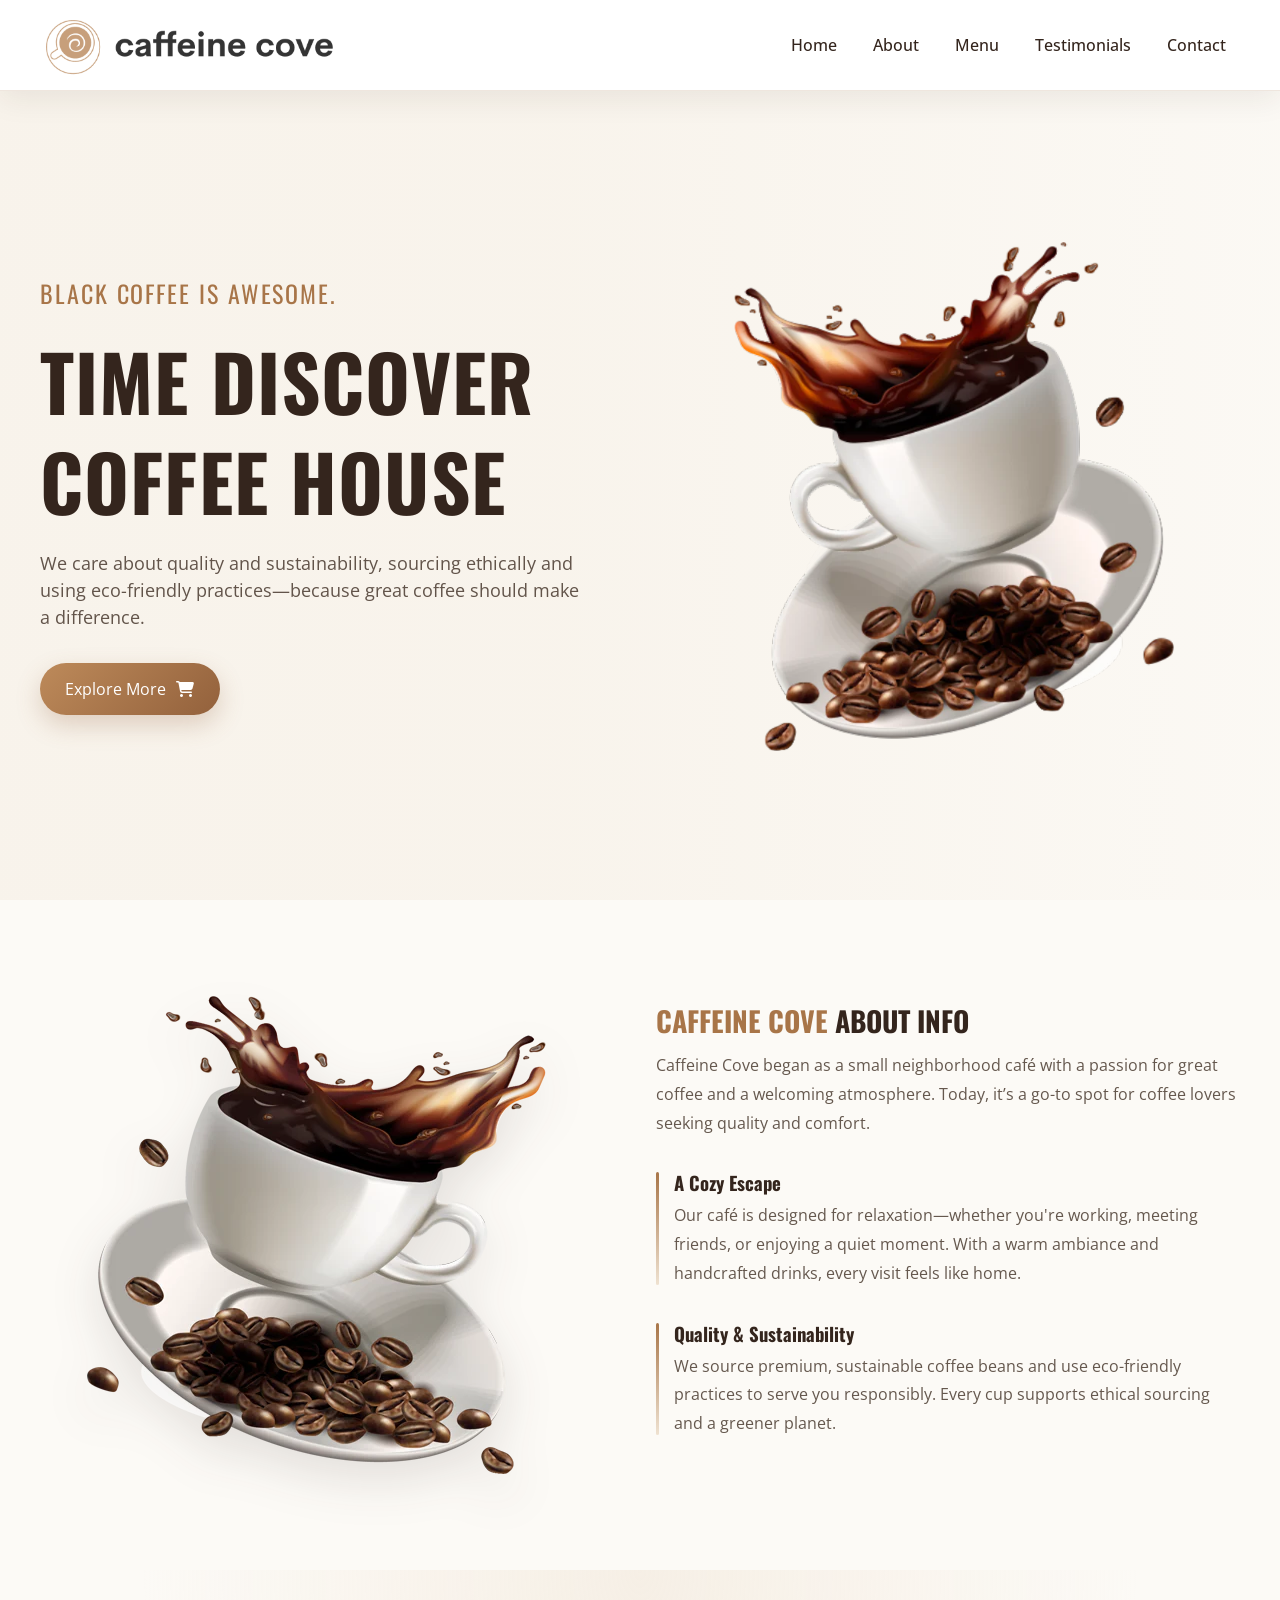
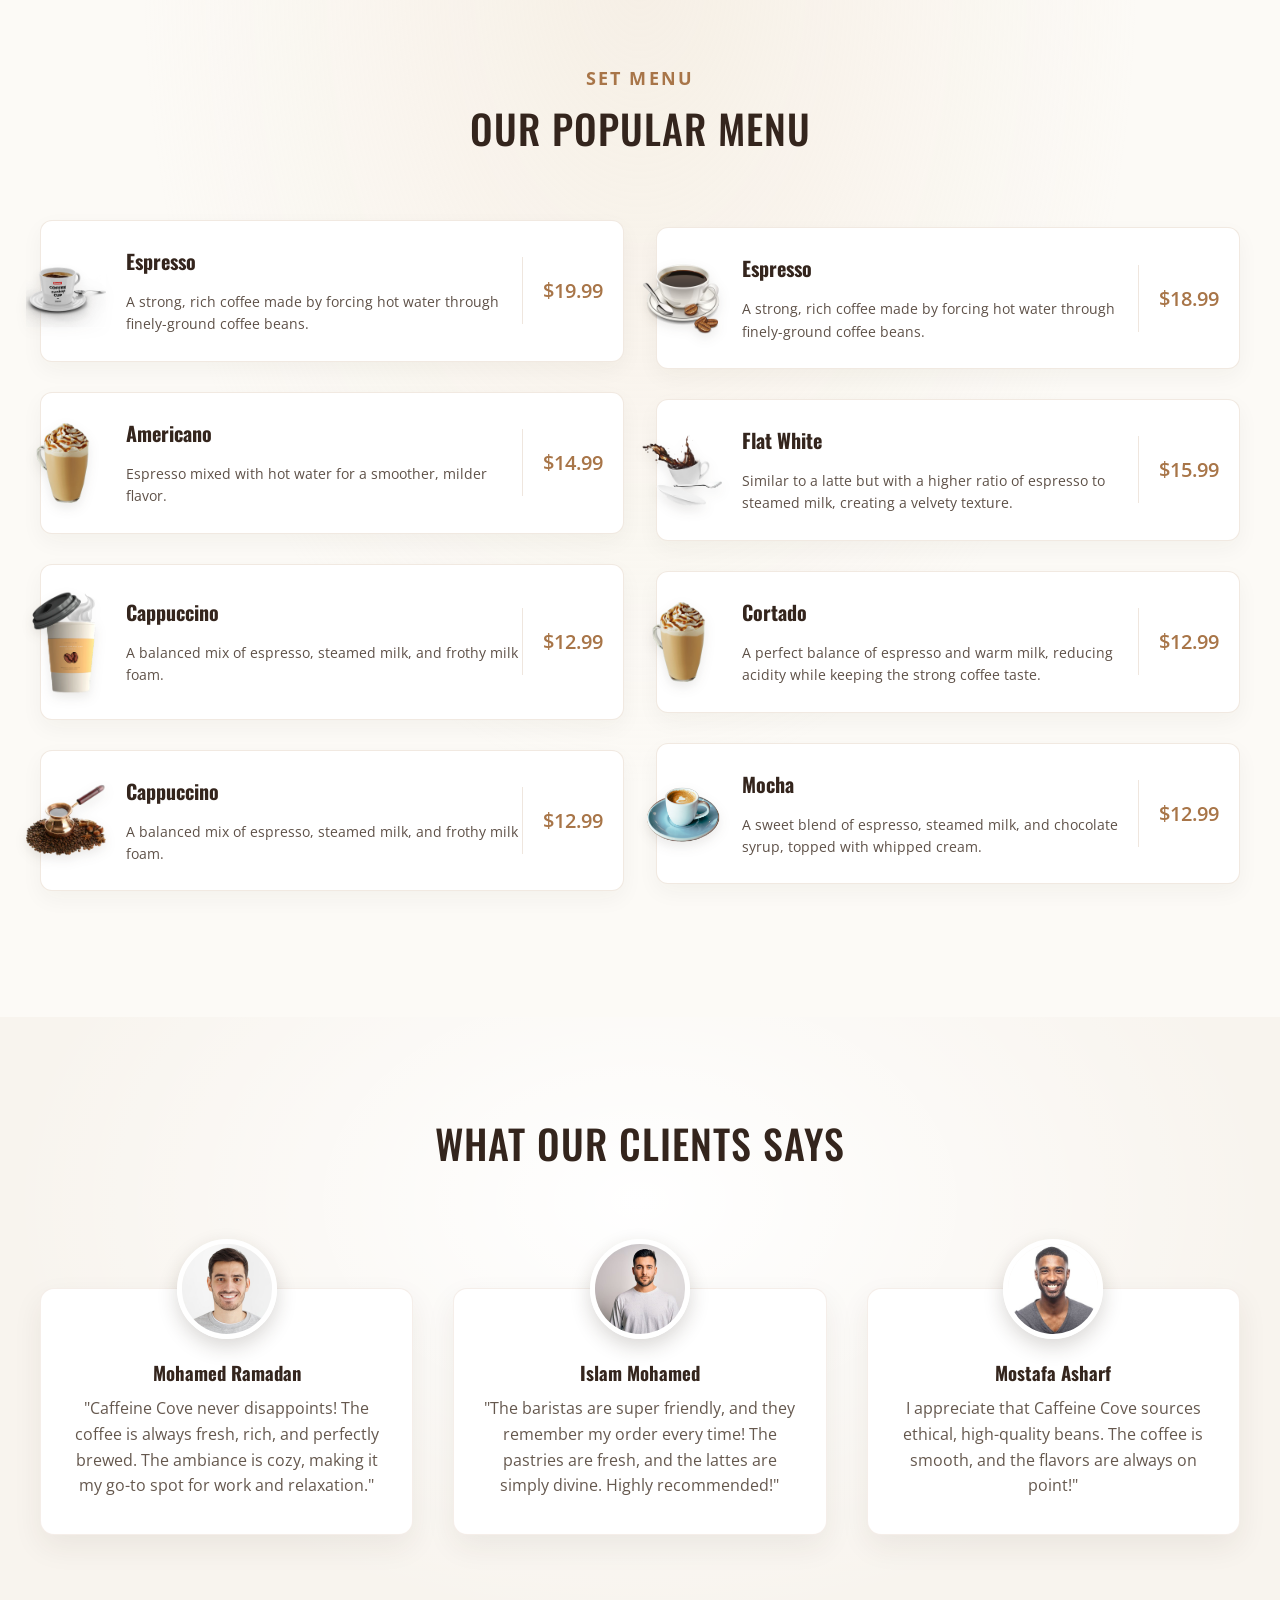
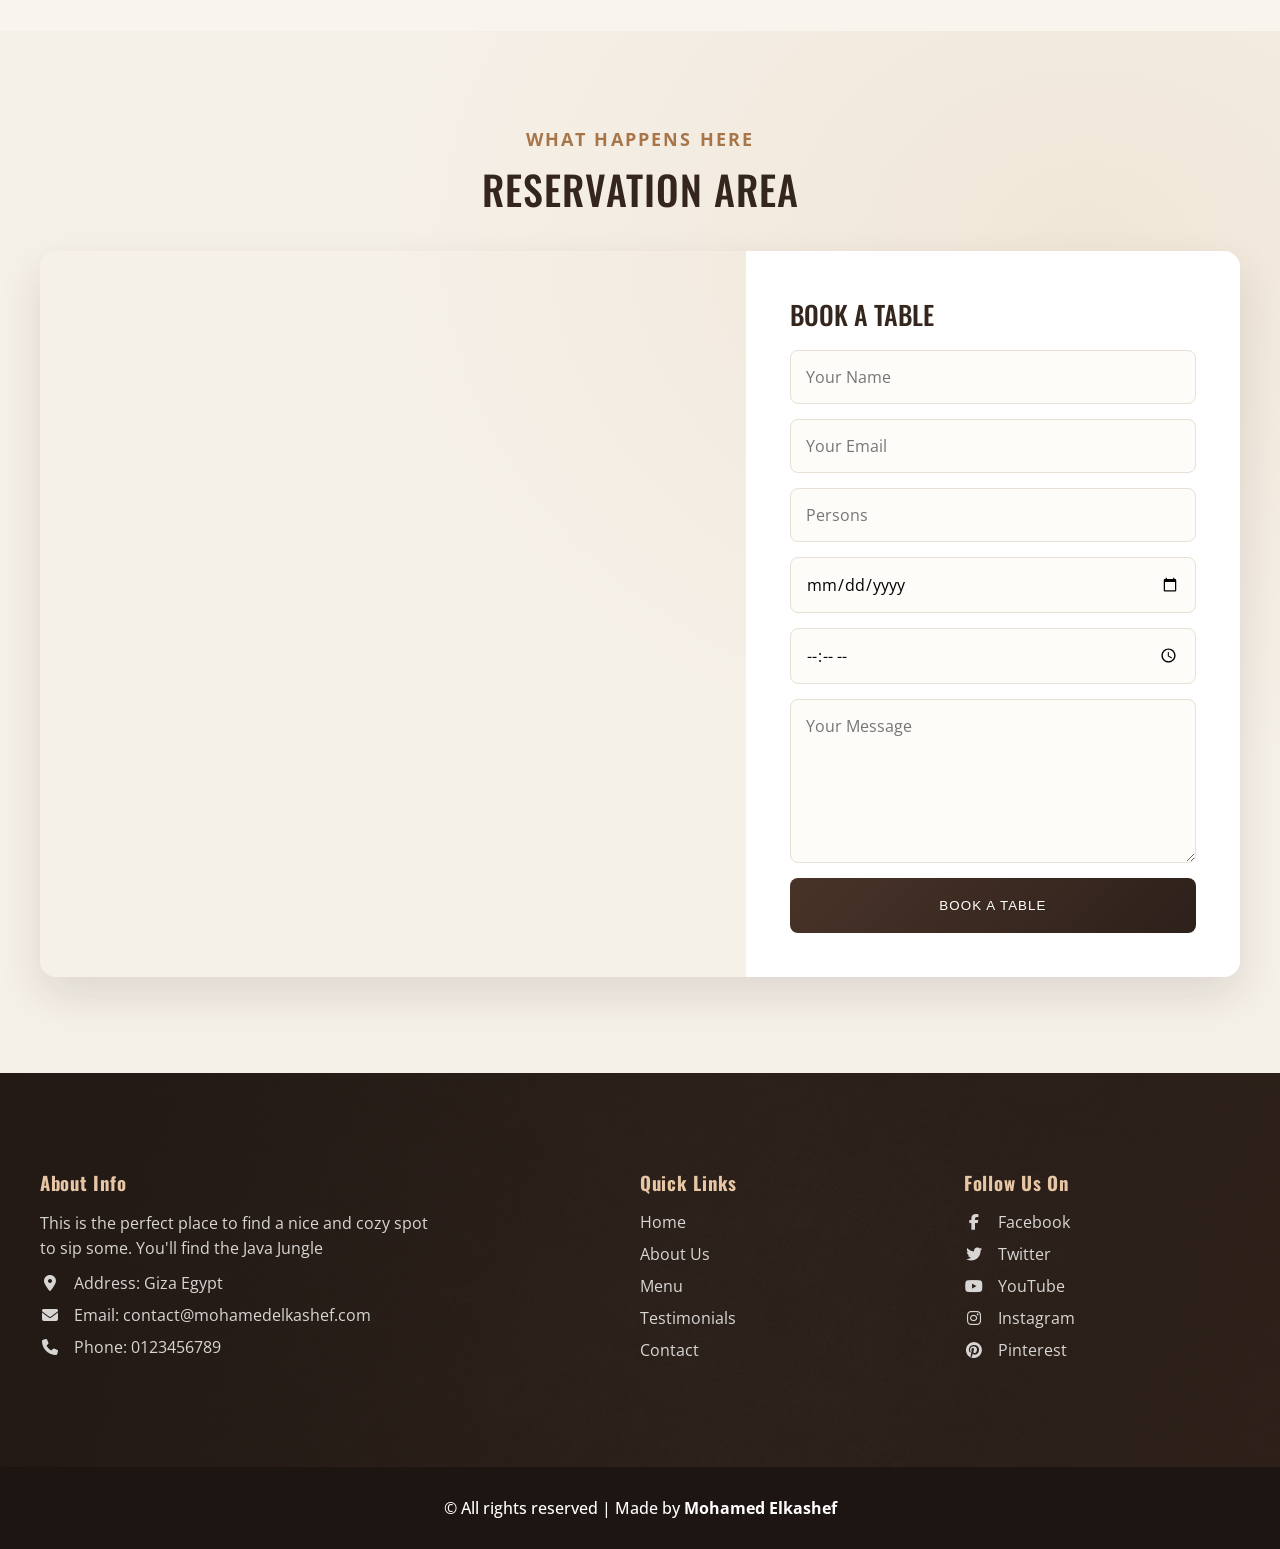
==== commit ed031943: "Add files via upload" ====
--- a/index.html
+++ b/index.html
@@ -1,392 +1,404 @@
-<!doctype html>
 <html lang="en">
   <head>
     <meta charset="UTF-8" />
     <meta name="viewport" content="width=device-width, initial-scale=1.0" />
-    <meta
-      name="description"
-      content="Caffeine Corner coffee shop landing page"
+    <title>Caffeine Cove</title>
+    <!-- Style -->
+    <link rel="stylesheet" href="css/style.css" />
+    <link rel="stylesheet" href="css/all.min.css" />
+    <!-- Fontawesome -->
+    <link
+      rel="stylesheet"
+      href="https://cdnjs.cloudflare.com/ajax/libs/font-awesome/6.7.2/css/all.min.css"
+      integrity="sha512-Evv84Mr4kqVGRNSgIGL/F/aIDqQb7xQ2vcrdIwxfjThSH8CSR7PBEakCr51Ck+w+/U6swU2Im1vVX0SVk9ABhg=="
+      crossorigin="anonymous"
+      referrerpolicy="no-referrer"
     />
-    <link rel="stylesheet" href="css/bootstrap.min.css" />
-    <link rel="stylesheet" href="css/all.min.css" />
-    <link rel="stylesheet" href="css/style.css" />
-    <title>Caffeine Corner</title>
-    <style>
-      @import url("https://fonts.googleapis.com/css2?family=Science+Gothic:wght@100..900&display=swap");
-    </style>
+    <!-- favicon -->
+    <link rel="shortcut icon" href="./imgs/favicon.ico" type="image/x-icon" />
   </head>
+
   <body>
-    <nav id="nav-example" class="navbar navbar-expand-lg navbar-dark fixed-top">
-      <div class="container px-3 px-lg-4">
-        <a class="navbar-brand" href="#HOME">CAFFEINE CORNER</a>
+    <!-- Header Start -->
+    <header id="header">
+      <nav class="navbar">
+        <a href="#home"
+          ><img src="./imgs/logo.png" alt="Caffeine Cove" class="logo"
+        /></a>
         <button
-          class="navbar-toggler"
+          class="menu-toggle"
           type="button"
-          data-bs-toggle="collapse"
-          data-bs-target="#mainNav"
-          aria-controls="mainNav"
+          aria-label="Open navigation menu"
           aria-expanded="false"
-          aria-label="Toggle navigation"
+          aria-controls="primary-navigation"
         >
-          <span class="navbar-toggler-icon"></span>
+          <span></span>
+          <span></span>
+          <span></span>
         </button>
-
-        <div class="collapse navbar-collapse" id="mainNav">
-          <ul class="navbar-nav mx-auto mb-2 mb-lg-0 gap-3 gap-lg-4">
-            <li class="nav-item"><a class="nav-link" href="#HOME">HOME</a></li>
-            <li class="nav-item">
-              <a class="nav-link" href="#BLENDS">BLENDS</a>
-            </li>
-            <li class="nav-item">
-              <a class="nav-link" href="#ORGINS">ORGINS</a>
-            </li>
-            <li class="nav-item"><a class="nav-link" href="#CAFE">CAFE</a></li>
-            <li class="nav-item">
-              <a class="nav-link" href="#APPAREL">APPAREL</a>
-            </li>
-          </ul>
-          <div class="d-flex ms-auto">
-            <a class="btn me-0 align-items-center" href="#BLENDS">Order now</a>
+        <ul id="primary-navigation">
+          <li><a href="#home">Home</a></li>
+          <li><a href="#about">About</a></li>
+          <li><a href="#menu">Menu</a></li>
+          <li><a href="#testimonials">Testimonials</a></li>
+          <li><a href="#contact">Contact</a></li>
+        </ul>
+      </nav>
+    </header>
+    <!-- Header End -->
+    <!-- main start -->
+    <main>
+      <!-- Home Start -->
+      <section id="home">
+        <div class="container">
+          <div class="home-content">
+            <div class="content-text">
+              <h3>Black coffee is awesome.</h3>
+              <h1>TIME DISCOVER COFFEE HOUSE</h1>
+              <p>
+                We care about quality and sustainability, sourcing ethically and
+                using eco-friendly practices—because great coffee should make a
+                difference.
+              </p>
+              <a href="#" class="btn"
+                >Explore More <i class="fa-solid fa-cart-shopping"></i
+              ></a>
+            </div>
+            <img src="./imgs/coffee-home.png" alt="Coffee Home" />
+          </div>
+        </div>
+      </section>
+      <!-- Home End -->
+      <!-- About Start -->
+      <section id="about">
+        <div class="container">
+          <div class="row">
+            <img src="./imgs/about-img.png" alt="Coffee" />
+            <div class="about-content">
+              <h2>
+                <span class="text-primary">Caffeine Cove</span> About Info
+              </h2>
+              <p>
+                Caffeine Cove began as a small neighborhood café with a passion
+                for great coffee and a welcoming atmosphere. Today, it’s a go-to
+                spot for coffee lovers seeking quality and comfort.
+              </p>
+              <div class="item">
+                <h3>A Cozy Escape</h3>
+                <p>
+                  Our café is designed for relaxation—whether you're working,
+                  meeting friends, or enjoying a quiet moment. With a warm
+                  ambiance and handcrafted drinks, every visit feels like home.
+                </p>
+              </div>
+              <div class="item">
+                <h3>Quality &amp; Sustainability</h3>
+                <p>
+                  We source premium, sustainable coffee beans and use
+                  eco-friendly practices to serve you responsibly. Every cup
+                  supports ethical sourcing and a greener planet.
+                </p>
+              </div>
+            </div>
+          </div>
+        </div>
+      </section>
+      <!-- About End -->
+      <!-- Menu Start -->
+      <section id="menu">
+        <div class="container">
+          <div class="heading">
+            <span class="text-primary">Set Menu</span>
+            <h2>Our Popular Menu</h2>
+          </div>
+          <div class="row">
+            <div class="col">
+              <!-- Item 1 -->
+              <div class="item">
+                <img src="./imgs/menu-1.png" alt="Espresso" />
+                <div class="details">
+                  <h3>Espresso</h3>
+                  <p>
+                    A strong, rich coffee made by forcing hot water through
+                    finely-ground coffee beans.
+                  </p>
+                </div>
+                <div class="price">
+                  <p class="text-primary">$19.99</p>
+                </div>
+              </div>
+              <!-- Item 2 -->
+              <div class="item">
+                <img src="./imgs/menu-2.png" alt="Americano" />
+                <div class="details">
+                  <h3>Americano</h3>
+                  <p>
+                    Espresso mixed with hot water for a smoother, milder flavor.
+                  </p>
+                </div>
+                <div class="price">
+                  <p class="text-primary">$14.99</p>
+                </div>
+              </div>
+              <!-- Item 3 -->
+              <div class="item">
+                <img src="./imgs/menu-3.png" alt="Cappuccino" />
+                <div class="details">
+                  <h3>Cappuccino</h3>
+                  <p>
+                    A balanced mix of espresso, steamed milk, and frothy milk
+                    foam.
+                  </p>
+                </div>
+                <div class="price">
+                  <p class="text-primary">$12.99</p>
+                </div>
+              </div>
+              <!-- Item 4 -->
+              <div class="item">
+                <img src="./imgs/menu-4.png" alt="Cappuccino" />
+                <div class="details">
+                  <h3>Cappuccino</h3>
+                  <p>
+                    A balanced mix of espresso, steamed milk, and frothy milk
+                    foam.
+                  </p>
+                </div>
+                <div class="price">
+                  <p class="text-primary">$12.99</p>
+                </div>
+              </div>
+            </div>
+            <div class="col">
+              <!-- Item 5 -->
+              <div class="item">
+                <img src="./imgs/menu-5.png" alt="Espresso" />
+                <div class="details">
+                  <h3>Espresso</h3>
+                  <p>
+                    A strong, rich coffee made by forcing hot water through
+                    finely-ground coffee beans.
+                  </p>
+                </div>
+                <div class="price">
+                  <p class="text-primary">$18.99</p>
+                </div>
+              </div>
+              <!-- Item 6 -->
+              <div class="item">
+                <img src="./imgs/menu-6.png" alt="Flat White" />
+                <div class="details">
+                  <h3>Flat White</h3>
+                  <p>
+                    Similar to a latte but with a higher ratio of espresso to
+                    steamed milk, creating a velvety texture.
+                  </p>
+                </div>
+                <div class="price">
+                  <p class="text-primary">$15.99</p>
+                </div>
+              </div>
+              <!-- Item 7 -->
+              <div class="item">
+                <img src="./imgs/menu-7.png" alt="Cortado" />
+                <div class="details">
+                  <h3>Cortado</h3>
+                  <p>
+                    A perfect balance of espresso and warm milk, reducing
+                    acidity while keeping the strong coffee taste.
+                  </p>
+                </div>
+                <div class="price">
+                  <p class="text-primary">$12.99</p>
+                </div>
+              </div>
+              <!-- Item 8 -->
+              <div class="item">
+                <img src="./imgs/menu-8.png" alt="Mocha" />
+                <div class="details">
+                  <h3>Mocha</h3>
+                  <p>
+                    A sweet blend of espresso, steamed milk, and chocolate
+                    syrup, topped with whipped cream.
+                  </p>
+                </div>
+                <div class="price">
+                  <p class="text-primary">$12.99</p>
+                </div>
+              </div>
+            </div>
+          </div>
+        </div>
+      </section>
+      <!-- Menu End -->
+      <!-- Testimonials Start -->
+      <section id="testimonials">
+        <div class="container">
+          <div class="heading">
+            <h2>What our Clients says</h2>
+          </div>
+          <div class="row">
+            <div class="item">
+              <img src="./imgs/person1.jpg" alt="Mohamed Ramadan" />
+              <h3>Mohamed Ramadan</h3>
+              <p>
+                "Caffeine Cove never disappoints! The coffee is always fresh,
+                rich, and perfectly brewed. The ambiance is cozy, making it my
+                go-to spot for work and relaxation."
+              </p>
+            </div>
+            <div class="item">
+              <img src="./imgs/person2.jpg" alt="Islam Mohamed" />
+              <h3>Islam Mohamed</h3>
+              <p>
+                "The baristas are super friendly, and they remember my order
+                every time! The pastries are fresh, and the lattes are simply
+                divine. Highly recommended!"
+              </p>
+            </div>
+            <div class="item">
+              <img src="./imgs/person3.jpg" alt="Mostafa Asharf" />
+              <h3>Mostafa Asharf</h3>
+              <p>
+                I appreciate that Caffeine Cove sources ethical, high-quality
+                beans. The coffee is smooth, and the flavors are always on
+                point!"
+              </p>
+            </div>
+          </div>
+        </div>
+      </section>
+      <!-- Testimonials End -->
+      <!-- Contact Start -->
+      <section id="contact">
+        <div class="container">
+          <div class="heading">
+            <span class="text-primary">What Happens Here</span>
+            <h2>Reservation Area</h2>
+          </div>
+          <div class="row">
+            <div class="map">
+              <iframe
+                src="https://www.google.com/maps/embed?pb=!1m18!1m12!1m3!1d3455.556677891655!2d30.963661175679626!3d29.992168121045516!2m3!1f0!2f0!3f0!3m2!1i1024!2i768!4f13.1!3m3!1m2!1s0x1458515d16d76c79%3A0x8dbe178d1a25b837!2sCosta%20Coffee!5e0!3m2!1sen!2seg!4v1741204992855!5m2!1sen!2seg"
+                width="600"
+                height="450"
+                style="border: 0"
+                allowfullscreen=""
+                loading="lazy"
+                referrerpolicy="no-referrer-when-downgrade"
+              ></iframe>
+            </div>
+            <div class="contact-content">
+              <h3>Book a Table</h3>
+              <form>
+                <input
+                  type="text"
+                  name="name"
+                  id="name"
+                  placeholder="Your Name"
+                />
+                <input
+                  type="email"
+                  name="email"
+                  id="email"
+                  placeholder="Your Email"
+                />
+                <input
+                  type="number"
+                  name="persons"
+                  id="persons"
+                  placeholder="Persons"
+                />
+                <input type="date" name="date" id="date" />
+                <input type="time" name="time" id="time" />
+                <textarea
+                  name="message"
+                  id="message"
+                  placeholder="Your Message"
+                  rows="6"
+                ></textarea>
+                <button type="submit" class="btn-submit">Book a Table</button>
+              </form>
+            </div>
+          </div>
+        </div>
+      </section>
+      <!-- Contact End -->
+    </main>
+    <!-- main end -->
+    <!-- Footer Start -->
+    <footer id="footer">
+      <div class="footer-top">
+        <div class="container">
+          <div class="row">
+            <div class="col">
+              <h3>About Info</h3>
+              <p>
+                This is the perfect place to find a nice and cozy spot to sip
+                some. You'll find the Java Jungle
+              </p>
+              <ul>
+                <li>
+                  <i class="fa-solid fa-location-dot"></i> Address: Giza Egypt
+                </li>
+                <li>
+                  <i class="fa-solid fa-envelope"></i> Email:
+                  contact@mohamedelkashef.com
+                </li>
+                <li><i class="fa-solid fa-phone"></i> Phone: 0123456789</li>
+              </ul>
+            </div>
+            <div class="col">
+              <h3>Quick Links</h3>
+              <ul>
+                <li><a href="#home">Home</a></li>
+                <li><a href="#about">About Us</a></li>
+                <li><a href="#menu">Menu</a></li>
+                <li><a href="#testimonials">Testimonials</a></li>
+                <li><a href="#contact">Contact</a></li>
+              </ul>
+            </div>
+            <div class="col">
+              <h3>Follow Us On</h3>
+              <ul>
+                <li>
+                  <a href="#"
+                    ><i class="fa-brands fa-facebook-f"></i> Facebook</a
+                  >
+                </li>
+                <li>
+                  <a href="#"><i class="fa-brands fa-twitter"></i> Twitter</a>
+                </li>
+                <li>
+                  <a href="#"><i class="fa-brands fa-youtube"></i> YouTube</a>
+                </li>
+                <li>
+                  <a href="#"
+                    ><i class="fa-brands fa-instagram"></i> Instagram</a
+                  >
+                </li>
+                <li>
+                  <a href="#"
+                    ><i class="fa-brands fa-pinterest"></i> Pinterest</a
+                  >
+                </li>
+              </ul>
+            </div>
           </div>
         </div>
       </div>
-    </nav>
-
-    <div
-      data-bs-spy="scroll"
-      data-bs-target="#nav-example"
-      data-bs-smooth-scroll="true"
-      tabindex="0"
-    >
-      <section id="HOME" class="hero">
-        <div class="hero-overlay"></div>
-        <div class="container position-relative">
-          <div class="row align-items-center min-vh-75 gy-4">
-            <div class="col-12 col-lg-6">
-              <div class="hero-content text-white">
-                <h6 class="sub">we are</h6>
-                <h1 class="display-4">CAFFEINE CORNER</h1>
-                <p class="lead">
-                  Small-batch roasted coffee with care — from farm to cup.
-                </p>
-                <div class="d-flex flex-wrap gap-2 mt-3">
-                  <a class="btn btn-lg" href="#BLENDS">Order now</a>
-                  <a class="ss btn btn-lg" href="#CAFE">Visit Cafe</a>
-                </div>
-              </div>
-            </div>
-            <div class="col-12 col-lg-6 text-center">
-              <img
-                class="img-fluid hero-image rounded shadow-lg"
-                src="images/pngtree-brewing-the-perfect-cup-of-coffee-image_16257957.jpg"
-                alt="Coffee cup"
-              />
-            </div>
-          </div>
-
-          <div class="row hero-features text-center mt-5 g-4">
-            <div class="col-12 col-md-4">
-              <i class="fa-solid fa-basket-shopping py-3 fa-2x"></i>
-              <p>Easy ordering and fast delivery</p>
-            </div>
-            <div class="col-12 col-md-4">
-              <i class="fa-solid fa-mug-saucer py-3 fa-2x"></i>
-              <p>Expertly roasted specialty coffee</p>
-            </div>
-            <div class="col-12 col-md-4">
-              <i class="fa-solid fa-truck-fast py-3 fa-2x"></i>
-              <p>Local pickup and nationwide shipping</p>
-            </div>
-          </div>
-        </div>
-      </section>
-
-      <section id="BLENDS" class="section-dark">
-        <div class="container py-5">
-          <div class="text-bro text-center">
-            <h3>Our blends</h3>
-            <span></span>
-          </div>
-
-          <div class="row justify-content-center g-4 mt-2">
-            <div class="col-12 col-md-6 col-lg-4 d-flex justify-content-center">
-              <div class="card h-100">
-                <img
-                  src="https://images.unsplash.com/photo-1447933601403-0c6688de566e?auto=format&fit=crop&w=900&q=80"
-                  class="card-img-top"
-                  alt="Espresso blend"
-                />
-                <div class="card-body">
-                  <h5 class="card-title">Velvet Roast</h5>
-                  <p class="card-text">
-                    Rich espresso profile with chocolate depth, caramel
-                    sweetness, and a smooth lingering finish.
-                  </p>
-                  <span class="price">EGP 600</span>
-                  <a href="#" class="btn">Order now</a>
-                </div>
-              </div>
-            </div>
-
-            <div class="col-12 col-md-6 col-lg-4 d-flex justify-content-center">
-              <div class="card h-100">
-                <img
-                  src="https://images.unsplash.com/photo-1509042239860-f550ce710b93?auto=format&fit=crop&w=900&q=80"
-                  class="card-img-top"
-                  alt="Drip coffee blend"
-                />
-                <div class="card-body">
-                  <h5 class="card-title">Golden Drip</h5>
-                  <p class="card-text">
-                    Balanced and bright for daily brewing with notes of citrus,
-                    honey, and toasted almond.
-                  </p>
-                  <span class="price">EGP 540</span>
-                  <a href="#" class="btn">Order now</a>
-                </div>
-              </div>
-            </div>
-
-            <div class="col-12 col-md-6 col-lg-4 d-flex justify-content-center">
-              <div class="card h-100">
-                <img
-                  src="https://images.unsplash.com/photo-1511920170033-f8396924c348?auto=format&fit=crop&w=900&q=80"
-                  class="card-img-top"
-                  alt="French roast blend"
-                />
-                <div class="card-body">
-                  <h5 class="card-title">Midnight Roast</h5>
-                  <p class="card-text">
-                    Dark, bold, and full-bodied with cocoa richness and a smoky,
-                    warming finish.
-                  </p>
-                  <span class="price">EGP 650</span>
-                  <a href="#" class="btn">Order now</a>
-                </div>
-              </div>
-            </div>
-          </div>
-        </div>
-      </section>
-
-      <section id="ORGINS" class="bg-light section-space">
-        <div class="container py-5">
-          <div class="text-bro text-center">
-            <h3>Origins</h3>
-            <span></span>
-            <p class="lead">
-              Explore our single-origin coffees sourced from the best regions.
-            </p>
-          </div>
-
-          <div class="row g-4 mt-4">
-            <div class="col-12 col-md-6 col-lg-4 d-flex justify-content-center">
-              <div class="card origin-card h-100 text-center">
-                <img
-                  src="https://images.unsplash.com/photo-1504753793650-d4a2b783c15e?auto=format&fit=crop&w=900&q=80"
-                  class="card-img-top"
-                  alt="Ethiopia coffee"
-                />
-                <div class="card-body">
-                  <h5 class="card-title">Ethiopia</h5>
-                  <p class="card-text">
-                    Floral and fruity with bright acidity.
-                  </p>
-                  <a href="#" class="btn">Shop origin</a>
-                </div>
-              </div>
-            </div>
-
-            <div class="col-12 col-md-6 col-lg-4 d-flex justify-content-center">
-              <div class="card origin-card h-100 text-center">
-                <img
-                  src="https://images.unsplash.com/photo-1442512595331-e89e73853f31?auto=format&fit=crop&w=900&q=80"
-                  class="card-img-top"
-                  alt="Colombia coffee"
-                />
-                <div class="card-body">
-                  <h5 class="card-title">Colombia</h5>
-                  <p class="card-text">
-                    Nutty and chocolatey with balanced body.
-                  </p>
-                  <a href="#" class="btn">Shop origin</a>
-                </div>
-              </div>
-            </div>
-
-            <div class="col-12 col-md-6 col-lg-4 d-flex justify-content-center">
-              <div class="card origin-card h-100 text-center">
-                <img
-                  src="https://images.unsplash.com/photo-1461023058943-07fcbe16d735?auto=format&fit=crop&w=900&q=80"
-                  class="card-img-top"
-                  alt="Brazil coffee"
-                />
-                <div class="card-body">
-                  <h5 class="card-title">Brazil</h5>
-                  <p class="card-text">
-                    Sweet, smooth, and low-acidity crowd-pleaser.
-                  </p>
-                  <a href="#" class="btn">Shop origin</a>
-                </div>
-              </div>
-            </div>
-          </div>
-        </div>
-      </section>
-
-      <section id="CAFE" class="bg-light section-space">
-        <div class="container py-5">
-          <div class="text-bro text-center">
-            <h3>Our Cafe</h3>
-            <span></span>
-            <p class="lead">
-              Visit our café or order a specialty drink to enjoy at home.
-            </p>
-          </div>
-
-          <div class="row align-items-center g-4 mt-4">
-            <div class="col-12 col-lg-6">
-              <div class="menu">
-                <h4>Featured Drinks</h4>
-                <ul class="list-unstyled">
-                  <li class="d-flex justify-content-between py-2">
-                    <span>Espresso</span><strong>EGP 40</strong>
-                  </li>
-                  <li class="d-flex justify-content-between py-2">
-                    <span>Cappuccino</span><strong>EGP 55</strong>
-                  </li>
-                  <li class="d-flex justify-content-between py-2">
-                    <span>Flat White</span><strong>EGP 60</strong>
-                  </li>
-                  <li class="d-flex justify-content-between py-2">
-                    <span>Cold Brew</span><strong>EGP 70</strong>
-                  </li>
-                </ul>
-                <a class="btn mt-3" href="#">Order from Cafe</a>
-              </div>
-            </div>
-            <div class="col-12 col-lg-6">
-              <div class="row g-3 gallery-grid">
-                <div class="col-6">
-                  <img
-                    src="https://images.unsplash.com/photo-1554118811-1e0d58224f24?auto=format&fit=crop&w=900&q=80"
-                    class="img-fluid rounded"
-                    alt="Cafe interior"
-                  />
-                </div>
-                <div class="col-6">
-                  <img
-                    src="https://images.unsplash.com/photo-1501339847302-ac426a4a7cbb?auto=format&fit=crop&w=900&q=80"
-                    class="img-fluid rounded"
-                    alt="Cafe drink"
-                  />
-                </div>
-                <div class="col-6">
-                  <img
-                    src="https://images.unsplash.com/photo-1495474472287-4d71bcdd2085?auto=format&fit=crop&w=900&q=80"
-                    class="img-fluid rounded"
-                    alt="Coffee bar"
-                  />
-                </div>
-                <div class="col-6">
-                  <img
-                    src="https://images.unsplash.com/photo-1521017432531-fbd92d768814?auto=format&fit=crop&w=900&q=80"
-                    class="img-fluid rounded"
-                    alt="Coffee making"
-                  />
-                </div>
-              </div>
-            </div>
-          </div>
-        </div>
-      </section>
-
-      <section id="APPAREL" class="bg-light section-space">
-        <div class="container py-5">
-          <div class="text-bro text-center">
-            <h3>Apparel</h3>
-            <span></span>
-            <p class="lead">Merchandise and apparel for true coffee lovers.</p>
-          </div>
-
-          <div class="row g-4 mt-4">
-            <div class="col-6 col-md-4 col-lg-3 d-flex justify-content-center">
-              <div class="card product-card text-center">
-                <img
-                  src="https://images.unsplash.com/photo-1509042239860-f550ce710b93?auto=format&fit=crop&w=900&q=80"
-                  class="card-img-top"
-                  alt="Coffee tee"
-                />
-                <div class="card-body">
-                  <h6 class="card-title">Logo Tee</h6>
-                  <p class="card-text">EGP 250</p>
-                  <a href="#" class="btn">Buy</a>
-                </div>
-              </div>
-            </div>
-            <div class="col-6 col-md-4 col-lg-3 d-flex justify-content-center">
-              <div class="card product-card text-center">
-                <img
-                  src="https://images.unsplash.com/photo-1447933601403-0c6688de566e?auto=format&fit=crop&w=900&q=80"
-                  class="card-img-top"
-                  alt="Barista cap"
-                />
-                <div class="card-body">
-                  <h6 class="card-title">Caffeine Cap</h6>
-                  <p class="card-text">EGP 180</p>
-                  <a href="#" class="btn">Buy</a>
-                </div>
-              </div>
-            </div>
-            <div class="col-6 col-md-4 col-lg-3 d-flex justify-content-center">
-              <div class="card product-card text-center">
-                <img
-                  src="https://images.unsplash.com/photo-1497636577773-f1231844b336?auto=format&fit=crop&w=900&q=80"
-                  class="card-img-top"
-                  alt="Signature mug"
-                />
-                <div class="card-body">
-                  <h6 class="card-title">Signature Mug</h6>
-                  <p class="card-text">EGP 120</p>
-                  <a href="#" class="btn">Buy</a>
-                </div>
-              </div>
-            </div>
-            <div class="col-6 col-md-4 col-lg-3 d-flex justify-content-center">
-              <div class="card product-card text-center">
-                <img
-                  src="https://images.unsplash.com/photo-1559056199-641a0ac8b55e?auto=format&fit=crop&w=900&q=80"
-                  class="card-img-top"
-                  alt="Coffee beans bag"
-                />
-                <div class="card-body">
-                  <h6 class="card-title">Tote Bag</h6>
-                  <p class="card-text">EGP 140</p>
-                  <a href="#" class="btn">Buy</a>
-                </div>
-              </div>
-            </div>
-          </div>
-        </div>
-      </section>
-
-      <footer class="site-footer bg-dark text-white py-4">
-        <div class="container">
-          <div class="row align-items-center">
-            <div class="col-12 col-md-6">
-              <h5>CAFFEINE CORNER</h5>
-              <p class="mb-0">
-                Open daily · 8:00 AM — 8:00 PM · +20 100 000 0000
-              </p>
-            </div>
-            <div class="col-12 col-md-6 text-md-end mt-3 mt-md-0">
-              <a class="btn" href="#HOME">Contact Us</a>
-            </div>
-          </div>
-        </div>
-      </footer>
-    </div>
-
-    <script src="bootstrap.min.js"></script>
+      <div class="copyright">
+        <p>
+          © All rights reserved | Made by
+          <strong
+            ><a href="https://mohamedelkashef.com" target="_blank"
+              >Mohamed Elkashef</a
+            ></strong
+          >
+        </p>
+      </div>
+    </footer>
+    <!-- Footer End -->
+    <script src="./js/main.js"></script>
   </body>
 </html>
--- a/css/style.css
+++ b/css/style.css
@@ -1,355 +1,967 @@
+@import url("https://fonts.googleapis.com/css2?family=Open+Sans:ital,wght@0,300..800;1,300..800&family=Oswald:wght@200..700&display=swap");
+
+* {
+  margin: 0;
+  padding: 0;
+  box-sizing: border-box;
+}
+
+:root {
+  --bg-color: #f1f1f1;
+  --bg-secondary: #fbfbfb;
+  --dark-gray: #333;
+  --light-brown: #c7a17a;
+  --black: #1f2226;
+}
+
+body {
+  font-family: "Open Sans", serif;
+  overflow-x: hidden;
+}
+
 html {
   scroll-behavior: smooth;
+  scroll-padding-top: 100px;
+}
+
+img {
+  max-width: 100%;
+}
+
+h1,
+h2,
+h3 {
+  font-family: "Oswald", serif;
+  color: var(--dark-gray);
+}
+
+ul {
+  list-style: none;
+}
+
+a {
+  text-decoration: none;
+}
+
+/* utility classes */
+.container {
+  max-width: 1200px;
+  width: calc(100% - 40px);
+  margin: auto;
+}
+
+.text-primary {
+  color: var(--light-brown);
+}
+
+.heading {
+  text-align: center;
+}
+
+.heading span {
+  font-size: 18px;
+}
+
+.heading h2 {
+  font-size: clamp(30px, 4vw, 40px);
+  font-weight: 500;
+  text-transform: uppercase;
+}
+
+/* Header Start */
+#header {
+  position: fixed;
+  z-index: 1000;
+  top: 0;
+  left: 0;
+  background-color: rgba(255, 255, 255, 0.96);
+  box-shadow: 0 4px 18px rgba(31, 34, 38, 0.07);
+  width: 100%;
+  border-bottom: 1px solid rgba(204, 204, 204, 0.7);
+  padding: 0 20px;
+  backdrop-filter: blur(12px);
+}
+
+#header .navbar {
+  display: flex;
+  justify-content: space-between;
+  align-items: center;
+  max-width: 1200px;
+  margin: auto;
+  height: 90px;
+}
+
+#header .navbar .logo {
+  width: min(300px, 100%);
+  display: block;
+}
+
+#header .navbar ul {
+  display: flex;
+  align-items: center;
+  gap: 8px;
+}
+
+#header .navbar ul li a {
+  position: relative;
+  display: block;
+  color: var(--dark-gray);
+  font-size: 16px;
+  padding: 12px 14px;
+  font-weight: 500;
+  transition: color 0.25s ease, background-color 0.25s ease;
+  border-radius: 24px;
+}
+
+#header .navbar ul li a:hover,
+#header .navbar ul li a:focus-visible {
+  color: var(--light-brown);
+  background-color: rgba(199, 161, 122, 0.1);
+}
+
+#header .navbar .menu-toggle {
+  display: none;
+  border: 0;
+  background: transparent;
+  color: var(--dark-gray);
+  cursor: pointer;
+}
+/* Header End */
+/* Home Start */
+#home {
+  background: url("../imgs/home-bg.png") center / cover no-repeat;
+  background-color: var(--bg-color);
+}
+
+#home .home-content {
+  display: grid;
+  grid-template-columns: minmax(0, 1fr) minmax(0, 1fr);
+  min-height: 100vh;
+  gap: 3rem;
+  align-items: center;
+  padding-top: 90px;
+}
+
+#home .home-content .content-text h3 {
+  font-size: 24px;
+  font-weight: 400;
+}
+
+#home .home-content .content-text h1 {
+  font-size: clamp(42px, 6vw, 80px);
+  margin: 20px 0;
+  line-height: 1.3;
+}
+
+#home .home-content .content-text p {
+  font-size: 18px;
+  line-height: 1.5;
+}
+
+#home .home-content .content-text .btn {
+  display: inline-block;
+  margin-top: 2rem;
+  background-color: var(--light-brown);
+  color: #fff;
+  padding: 15px 25px;
+  border-radius: 30px;
+  transition: all 0.3s ease;
+}
+
+#home .home-content .content-text .btn:hover {
+  background-color: var(--dark-gray);
+}
+
+#home .home-content .content-text .btn i {
+  margin-left: 5px;
+}
+
+#home .home-content img {
+  display: block;
+  width: 100%;
+}
+/* Home End */
+/* About Start */
+#about,
+#menu,
+#testimonials,
+#contact,
+#footer .footer-top {
+  padding: 6rem 0;
+}
+
+#about .row {
+  display: grid;
+  grid-template-columns: minmax(0, 1fr) minmax(0, 1fr);
+  gap: 2rem;
+  align-items: center;
+}
+
+#about .row .about-content h2 {
+  text-transform: uppercase;
+  font-size: 28px;
+  margin-bottom: 10px;
+}
+
+#about .row .about-content .item {
+  margin: 2rem 0;
+}
+
+#about .row .about-content .item h3 {
+  margin-bottom: 5px;
+}
+/* About End */
+/* Menu Start */
+#menu {
+  background-color: var(--bg-secondary);
+}
+
+#menu .row {
+  display: grid;
+  grid-template-columns: minmax(0, 1fr) minmax(0, 1fr);
+  margin-top: 2rem;
+  gap: 2rem;
+  align-items: center;
+}
+
+#menu .row .col .item {
+  display: flex;
+  min-width: 0;
+  justify-content: space-between;
+  align-items: center;
+  margin: 30px 0;
+  border: 1px solid #ddd;
+  padding: 25px 20px;
+}
+
+#menu .row .col .item img {
+  flex: 0 0 80px;
+  width: 80px;
+  margin-left: -35px;
+}
+
+#menu .row .col .item .details {
+  flex: 1;
+  min-width: 0;
+  margin-left: 20px;
+}
+
+#menu .row .col .item .details h3,
+#menu .row .col .item .details p {
+  overflow-wrap: anywhere;
+}
+
+#menu .row .col .item .details h3 {
+  font-size: 20px;
+  margin-bottom: 15px;
+}
+
+#menu .row .col .item .details p {
+  font-size: 14px;
+  line-height: 1.6;
+}
+
+#menu .row .col .item .price {
+  border-left: 1px solid #eee;
+  padding: 20px 0 20px 20px;
+  margin: auto;
+}
+
+#menu .row .col .item .price p {
+  font-size: 20px;
+  font-weight: 600;
+}
+/* Menu End */
+/* Testimonials Start */
+#testimonials .row {
+  display: grid;
+  grid-template-columns: repeat(3, 1fr);
+  margin-top: 5rem;
+  gap: 2.5rem;
+}
+
+#testimonials .row .item {
+  background-color: var(--bg-color);
+  text-align: center;
+  margin-top: 35px;
+  padding: 25px 25px 35px;
+}
+
+#testimonials .row .item img {
+  width: 100px;
+  height: 100px;
+  object-fit: cover;
+  border-radius: 50%;
+  border: 5px solid #fff;
+  margin-top: -75px;
+  box-shadow: 2px 2px 5px rgba(0, 0, 0, 0.5);
+}
+
+#testimonials .row .item h3 {
+  margin: 20px 0 10px;
+}
+
+#testimonials .row .item p {
+  line-height: 1.6;
+}
+/* Testimonials End */
+/* Contact Start */
+#contact {
+  background-color: var(--bg-color);
+}
+
+#contact .row {
+  display: grid;
+  grid-template-columns: minmax(0, 2fr) minmax(0, 1.4fr);
+  margin-top: 2rem;
+}
+
+#contact .row .contact-content {
+  background-color: #fff;
+  padding: 2.5rem;
+}
+
+#contact .row .contact-content h3 {
+  font-size: 26px;
+  text-transform: uppercase;
+  font-weight: 500;
+}
+
+#contact .row .contact-content form input,
+#contact .row .contact-content form textarea {
+  display: block;
+  width: 100%;
+  margin: 15px 0;
+  padding: 15px;
+  border: 1px solid #ccc;
+}
+
+#contact .row .contact-content form .btn-submit {
+  background-color: var(--black);
+  width: 100%;
+  color: #fff;
+  padding: 20px;
+  text-transform: uppercase;
+  cursor: pointer;
+  border: none;
+  transition: all 0.3s ease;
+}
+
+#contact .row .contact-content form .btn-submit:hover {
+  background-color: var(--light-brown);
+}
+
+#contact .map iframe {
+  display: block;
+  width: 100%;
+  height: 100%;
+  min-height: 320px;
+}
+
+/* Contact End */
+/* Footer Start */
+#footer .footer-top {
+  background: url("../imgs/footer-bg.png") center / cover no-repeat;
+  color: #fff;
+}
+
+#footer .footer-top .row {
+  display: grid;
+  grid-template-columns: 2fr 1fr 1fr;
+  gap: 3rem;
+}
+
+#footer .footer-top .row .col h3 {
+  color: #fff;
+  margin-bottom: 15px;
+}
+
+#footer .footer-top .row .col p {
+  max-width: 400px;
+  width: 100%;
+  line-height: 1.6;
+}
+
+#footer .footer-top .row .col ul li {
+  margin: 10px 0;
+  overflow-wrap: anywhere;
+}
+#footer .footer-top .row .col ul li i {
+  margin-right: 10px;
+}
+
+#footer .footer-top .row .col ul li a {
+  color: #fff;
+}
+
+#footer .copyright {
+  background-color: var(--dark-gray);
+  padding: 30px 0;
+  text-align: center;
+  color: #fff;
+}
+
+#footer .copyright p {
+  font-weight: 500;
+}
+
+#footer .copyright p a {
+  color: #fff;
+  transition: all 0.3s ease;
+}
+
+#footer .copyright p a:hover {
+  color: var(--light-brown);
+}
+/* Footer End */
+
+@media (max-width: 1024px) {
+  #header .navbar .logo {
+    width: 240px;
+  }
+
+  #header .navbar ul li a {
+    font-size: 16px;
+    padding: 10px;
+  }
+
+  #home .home-content {
+    gap: 2rem;
+  }
+
+  #home .home-content .content-text h1 {
+    font-size: clamp(42px, 6vw, 64px);
+  }
+
+  #menu .row .col .item {
+    padding: 20px 14px;
+  }
+
+  #menu .row .col .item img {
+    flex-basis: 64px;
+    width: 64px;
+    margin-left: -20px;
+  }
+
+  #menu .row .col .item .details {
+    margin-left: 12px;
+  }
+
+  #menu .row .col .item .price {
+    padding-left: 12px;
+  }
+}
+
+@media (max-width: 768px) {
+  #header {
+    padding: 0 16px;
+  }
+
+  #header .navbar {
+    position: relative;
+    height: 72px;
+    flex-direction: row;
+  }
+
+  #header .navbar .logo {
+    width: 180px;
+  }
+
+  #header .navbar .menu-toggle {
+    display: flex;
+    width: 44px;
+    height: 44px;
+    flex-direction: column;
+    align-items: center;
+    justify-content: center;
+    gap: 5px;
+    border-radius: 50%;
+    transition: background-color 0.25s ease;
+  }
+
+  #header .navbar .menu-toggle:hover,
+  #header .navbar .menu-toggle:focus-visible {
+    background-color: rgba(199, 161, 122, 0.12);
+  }
+
+  #header .navbar .menu-toggle span {
+    width: 21px;
+    height: 2px;
+    border-radius: 2px;
+    background-color: currentColor;
+    transition: transform 0.25s ease, opacity 0.25s ease;
+  }
+
+  #header .navbar .menu-toggle[aria-expanded="true"] span:first-child {
+    transform: translateY(7px) rotate(45deg);
+  }
+
+  #header .navbar .menu-toggle[aria-expanded="true"] span:nth-child(2) {
+    opacity: 0;
+  }
+
+  #header .navbar .menu-toggle[aria-expanded="true"] span:last-child {
+    transform: translateY(-7px) rotate(-45deg);
+  }
+
+  #header .navbar ul {
+    position: absolute;
+    top: calc(100% - 1px);
+    left: -16px;
+    right: -16px;
+    display: flex;
+    flex-direction: column;
+    align-items: stretch;
+    gap: 4px;
+    padding: 0 20px;
+    max-height: 0;
+    overflow: hidden;
+    visibility: hidden;
+    background-color: rgba(255, 255, 255, 0.98);
+    box-shadow: 0 12px 18px rgba(31, 34, 38, 0.08);
+    transition: max-height 0.3s ease, padding 0.3s ease, visibility 0.3s;
+  }
+
+  #header .navbar ul.is-open {
+    max-height: 360px;
+    padding: 12px 20px 20px;
+    visibility: visible;
+  }
+
+  #header .navbar ul li a {
+    display: block;
+    font-size: 14px;
+    padding: 12px 14px;
+    border-radius: 8px;
+  }
+
+  #home .home-content {
+    grid-template-columns: minmax(0, 1fr);
+    min-height: 100vh;
+    padding: 150px 0 40px;
+    text-align: center;
+  }
+
+  #home .home-content .content-text h1 {
+    font-size: clamp(40px, 9vw, 58px);
+  }
+
+  #home .home-content img {
+    width: min(500px, 100%);
+    margin: 0 auto;
+  }
+
+  #about,
+  #menu,
+  #testimonials,
+  #contact,
+  #footer .footer-top {
+    padding: 4rem 0;
+  }
+
+  #about .row,
+  #menu .row {
+    grid-template-columns: minmax(0, 1fr);
+    gap: 1rem;
+  }
+
+  #about .row > img {
+    width: min(600px, 100%);
+    margin: 0 auto;
+  }
+
+  #testimonials .row {
+    grid-template-columns: repeat(2, minmax(0, 1fr));
+    gap: 3rem 1.5rem;
+  }
+
+  #contact .row {
+    grid-template-columns: minmax(0, 1fr);
+  }
+
+  #contact .map iframe {
+    min-height: 350px;
+  }
+
+  #contact .row .contact-content {
+    padding: 2rem;
+  }
+
+  #footer .footer-top .row {
+    grid-template-columns: repeat(2, minmax(0, 1fr));
+    gap: 2rem;
+  }
+}
+
+@media (max-width: 480px) {
+  .container {
+    width: calc(100% - 32px);
+  }
+
+  .heading span {
+    font-size: 16px;
+  }
+
+  #header .navbar .logo {
+    width: 165px;
+  }
+
+  #home .home-content {
+    padding-top: 165px;
+  }
+
+  #home .home-content .content-text h3 {
+    font-size: 20px;
+  }
+
+  #home .home-content .content-text h1 {
+    font-size: clamp(36px, 11vw, 48px);
+  }
+
+  #home .home-content .content-text p {
+    font-size: 16px;
+  }
+
+  #menu .row .col .item {
+    padding: 16px 12px;
+  }
+
+  #menu .row .col .item img {
+    flex-basis: 44px;
+    width: 44px;
+    margin-left: -8px;
+  }
+
+  #menu .row .col .item .details {
+    margin-left: 8px;
+  }
+
+  #menu .row .col .item .details h3 {
+    font-size: 16px;
+    margin-bottom: 8px;
+  }
+
+  #menu .row .col .item .details p {
+    font-size: 12px;
+  }
+
+  #menu .row .col .item .price {
+    padding-left: 8px;
+  }
+
+  #menu .row .col .item .price p {
+    font-size: 14px;
+  }
+
+  #testimonials .row {
+    grid-template-columns: minmax(0, 1fr);
+  }
+
+  #contact .row .contact-content {
+    padding: 1.5rem;
+  }
+
+  #contact .map iframe {
+    min-height: 280px;
+  }
+
+  #footer .footer-top .row {
+    grid-template-columns: minmax(0, 1fr);
+  }
+
+  #footer .copyright {
+    padding: 24px 16px;
+  }
+}
+
+@media (prefers-reduced-motion: reduce) {
+  html {
+    scroll-behavior: auto;
+  }
+
+  *,
+  *::before,
+  *::after {
+    scroll-behavior: auto !important;
+    transition-duration: 0.01ms !important;
+  }
+}
+
+/* Cafe-inspired visual polish */
+:root {
+  --bg-color: #f5f0e8;
+  --bg-secondary: #fcfaf6;
+  --dark-gray: #34251d;
+  --light-brown: #a87548;
+  --black: #241a15;
+  --coffee-cream: #efe2d1;
 }
 
 body {
-  margin: 0;
-  overflow-x: hidden;
-  font-family: Arial, Helvetica, sans-serif;
-  background: #f5f1ec;
-  color: #1e1c1a;
-}
-
-a,
-button {
-  transition: all 0.3s ease;
-}
-
-img {
-  display: block;
-  max-width: 100%;
-}
-
-#nav-example {
-  background: rgba(21, 16, 12, 0.9);
-  backdrop-filter: blur(10px);
-  padding: 14px 0;
-  border-bottom: 1px solid rgba(188, 160, 110, 0.2);
-  box-shadow: 0 8px 24px rgba(0, 0, 0, 0.15);
-}
-
-.navbar-brand {
-  color: #d8bb7e !important;
-  font-weight: 800;
-  letter-spacing: 2px;
-  font-size: 1.1rem;
-}
-
-.navbar-nav {
-  width: auto;
-  justify-content: center;
-  margin-left: auto;
-  margin-right: auto;
-}
-
-.nav-link {
-  color: rgba(255, 255, 255, 0.9) !important;
-  font-size: 0.8rem;
-  font-weight: 700;
-  letter-spacing: 0.08rem;
-  padding: 8px 12px !important;
-  border-radius: 999px;
-}
-
-.nav-link:hover,
-.nav-link:focus {
-  color: #f0d7a3 !important;
-  background: rgba(216, 187, 126, 0.08);
-}
-
-.navbar-toggler {
-  border-color: rgba(216, 187, 126, 0.3);
-}
-
-.btn {
-  border-radius: 999px !important;
-  background: linear-gradient(135deg, #d6b572, #b8904a) !important;
-  color: #18140f !important;
-  border: none !important;
-  padding: 0.8rem 1.5rem !important;
-  font-weight: 700;
-  letter-spacing: 0.03rem;
-  box-shadow: 0 10px 24px rgba(184, 144, 74, 0.25);
-}
-
-.btn:hover {
-  transform: translateY(-2px);
-  background: linear-gradient(135deg, #f2d79a, #d9b96d) !important;
-  color: #1d1b18 !important;
-}
-
-.ss {
-  background: transparent !important;
-  color: #fff !important;
-  border: 1px solid rgba(216, 187, 126, 0.7) !important;
-  box-shadow: none;
-}
-
-.ss:hover {
-  background: rgba(255, 255, 255, 0.06) !important;
-  color: #fff !important;
-}
-
-.hero {
+  color: #5e5148;
+  background-color: #fcfaf6;
+}
+
+#header {
+  border-bottom-color: rgba(168, 117, 72, 0.18);
+  box-shadow: 0 8px 30px rgba(52, 37, 29, 0.08);
+}
+
+#header .navbar ul li a:hover,
+#header .navbar ul li a:focus-visible {
+  background-color: rgba(168, 117, 72, 0.1);
+}
+
+#home {
   position: relative;
   background:
-    linear-gradient(135deg, rgba(19, 14, 10, 0.88), rgba(43, 31, 21, 0.75)),
-    url("https://images.unsplash.com/photo-1509042239860-f550ce710b93?auto=format&fit=crop&w=1600&q=80")
-      center/cover no-repeat;
-  color: #fff;
-  min-height: 100vh;
-  display: flex;
-  align-items: center;
-  padding-top: 90px;
-  padding-bottom: 30px;
-}
-
-.hero-overlay {
-  position: absolute;
-  inset: 0;
-  background: linear-gradient(
-    90deg,
-    rgba(15, 12, 10, 0.72),
-    rgba(15, 12, 10, 0.25)
-  );
-  pointer-events: none;
-}
-
-.hero .container {
+    linear-gradient(
+      90deg,
+      rgba(248, 243, 235, 0.98) 0%,
+      rgba(248, 243, 235, 0.92) 43%,
+      rgba(248, 243, 235, 0.18) 100%
+    ),
+    url("../imgs/home-bg.png") center / cover no-repeat;
+}
+
+#home .home-content {
   position: relative;
   z-index: 1;
 }
 
-.hero-content {
-  max-width: 38rem;
-}
-
-.hero .sub {
+#home .home-content .content-text h3 {
+  color: var(--light-brown);
+  letter-spacing: 0.08em;
   text-transform: uppercase;
-  letter-spacing: 0.22rem;
-  color: rgba(255, 255, 255, 0.8);
-  margin-bottom: 0.75rem;
-}
-
-.hero h1 {
-  font-family: "Science Gothic", Arial, sans-serif;
-  font-size: clamp(2.6rem, 5vw, 5rem);
+}
+
+#home .home-content .content-text h1 {
+  color: var(--dark-gray);
+  letter-spacing: 0.015em;
+}
+
+#home .home-content .content-text p {
+  max-width: 540px;
+  color: #62544a;
+}
+
+#home .home-content .content-text .btn {
+  background: linear-gradient(135deg, #bd8a5a, #93613c);
+  box-shadow: 0 10px 24px rgba(147, 97, 60, 0.25);
+}
+
+#home .home-content .content-text .btn:hover {
+  background: linear-gradient(135deg, #493328, #2d211b);
+  box-shadow: 0 12px 26px rgba(52, 37, 29, 0.24);
+  transform: translateY(-2px);
+}
+
+.heading span {
+  display: inline-block;
+  margin-bottom: 8px;
+  color: var(--light-brown);
   font-weight: 700;
-  line-height: 1.02;
+  letter-spacing: 0.12em;
+  text-transform: uppercase;
+}
+
+.heading h2 {
+  color: var(--dark-gray);
+  letter-spacing: 0.025em;
+}
+
+#about .row > img {
+  border-radius: 12px 72px 12px 12px;
+  filter: drop-shadow(0 18px 24px rgba(52, 37, 29, 0.12));
+}
+
+#about .row .about-content > p,
+#about .row .about-content .item p {
+  color: #65584e;
+  line-height: 1.8;
+}
+
+#about .row .about-content .item {
+  position: relative;
+  padding-left: 18px;
+}
+
+#about .row .about-content .item::before {
+  position: absolute;
+  top: 3px;
+  bottom: 3px;
+  left: 0;
+  width: 3px;
+  border-radius: 3px;
+  background: linear-gradient(var(--light-brown), var(--coffee-cream));
+  content: "";
+}
+
+#menu {
+  background:
+    radial-gradient(ellipse at 50% 0, rgba(239, 226, 209, 0.45), transparent 55%),
+    var(--bg-secondary);
+}
+
+#menu .row .col .item {
+  border: 1px solid rgba(168, 117, 72, 0.16);
+  border-radius: 12px;
+  background-color: #fff;
+  box-shadow: 0 8px 22px rgba(52, 37, 29, 0.045);
+  transition: transform 0.25s ease, box-shadow 0.25s ease, border-color 0.25s ease;
+}
+
+#menu .row .col .item:hover {
+  transform: translateY(-4px);
+  border-color: rgba(168, 117, 72, 0.38);
+  box-shadow: 0 14px 28px rgba(52, 37, 29, 0.1);
+}
+
+#menu .row .col .item img {
+  filter: drop-shadow(0 5px 6px rgba(52, 37, 29, 0.1));
+  transition: transform 0.25s ease;
+}
+
+#menu .row .col .item:hover img {
+  transform: scale(1.06) rotate(-3deg);
+}
+
+#menu .row .col .item .details h3 {
+  color: var(--dark-gray);
+}
+
+#menu .row .col .item .price {
+  border-left-color: rgba(168, 117, 72, 0.18);
+}
+
+#testimonials {
+  background:
+    radial-gradient(ellipse at 50% 30%, #fff, transparent 70%),
+    #f8f4ee;
+}
+
+#testimonials .row .item {
+  border: 1px solid rgba(168, 117, 72, 0.12);
+  border-radius: 14px;
+  background: #fff;
+  box-shadow: 0 12px 30px rgba(52, 37, 29, 0.07);
+  transition: transform 0.25s ease, box-shadow 0.25s ease;
+}
+
+#testimonials .row .item:hover {
+  transform: translateY(-5px);
+  box-shadow: 0 18px 36px rgba(52, 37, 29, 0.12);
+}
+
+#testimonials .row .item img {
+  border: 5px solid #fff;
+  box-shadow: 0 8px 20px rgba(52, 37, 29, 0.18);
+}
+
+#testimonials .row .item h3 {
+  color: var(--dark-gray);
+}
+
+#testimonials .row .item p {
+  color: #65584e;
+}
+
+#contact {
+  background:
+    radial-gradient(ellipse at 85% 20%, rgba(239, 226, 209, 0.7), transparent 45%),
+    #f5f0e8;
+}
+
+#contact .row {
+  overflow: hidden;
+  border-radius: 16px;
+  box-shadow: 0 18px 44px rgba(52, 37, 29, 0.12);
+}
+
+#contact .row .contact-content {
+  padding: clamp(1.5rem, 4vw, 2.75rem);
+}
+
+#contact .row .contact-content h3 {
   margin-bottom: 1rem;
-  color: #fff;
-}
-
-.hero .lead {
-  color: rgba(255, 255, 255, 0.8);
-  font-size: 1.1rem;
-  max-width: 38rem;
-}
-
-.hero-image {
-  max-height: 480px;
-  width: min(100%, 520px);
-  object-fit: cover;
-  border: 4px solid rgba(255, 255, 255, 0.2);
-  box-shadow: 0 22px 40px rgba(0, 0, 0, 0.32);
-}
-
-.hero-features {
-  padding-top: 1.5rem;
-}
-
-.hero-features p {
-  margin-bottom: 0;
-  color: rgba(255, 255, 255, 0.9);
-}
-
-.hero-features i {
-  color: #d4b066;
-  margin-bottom: 0.4rem;
-}
-
-.section-dark,
-.section-space {
-  min-height: 100vh;
-  padding: 6rem 0 4rem;
-}
-
-.section-dark {
-  background: linear-gradient(180deg, #2d2117, #1d1713 100%);
-  color: #fff;
-}
-
-.text-bro {
-  text-align: center;
-}
-
-.text-bro h3 {
-  font-family: "Science Gothic", Arial, sans-serif;
-  font-weight: 700;
-  letter-spacing: 0.08rem;
-  text-transform: uppercase;
-  font-size: clamp(2rem, 4vw, 3rem);
-  margin-bottom: 0.5rem;
-}
-
-.text-bro span {
-  display: block;
-  width: 120px;
-  height: 3px;
-  margin: 0 auto 1rem;
-  border-radius: 999px;
-  background: linear-gradient(90deg, #d6b572, #7d5d34);
-}
-
-.card {
-  width: 100%;
-  max-width: 19rem;
-  border: 1px solid rgba(30, 28, 26, 0.06);
-  border-radius: 1.1rem;
-  overflow: hidden;
-  background: #fff;
-  box-shadow: 0 18px 35px rgba(0, 0, 0, 0.08);
-  transition:
-    transform 0.3s ease,
-    box-shadow 0.3s ease;
-}
-
-.card:hover {
-  transform: translateY(-6px);
-  box-shadow: 0 20px 38px rgba(0, 0, 0, 0.1);
-}
-
-.card-img-top {
-  height: 230px;
-  object-fit: cover;
-}
-
-.card-body {
-  padding: 1.2rem 1.1rem 1.3rem;
-  display: flex;
-  flex-direction: column;
-  gap: 0.8rem;
-}
-
-.card-title {
-  font-weight: 700;
-  margin-bottom: 0;
-  color: #1d1712;
-}
-
-.card-text {
-  margin-bottom: 0;
-  color: rgba(29, 23, 18, 0.72);
-  line-height: 1.7;
-  text-align: center;
-}
-
-.price {
-  display: inline-block;
-  font-size: 1.3rem;
-  font-weight: 700;
-  color: #1d1712;
-  font-family: cursive;
-}
-
-.bg-light {
-  background: #fbf8f4 !important;
-}
-
-.origin-card .card-img-top,
-.product-card .card-img-top {
-  height: 200px;
-}
-
-.lead {
-  max-width: 46rem;
-  margin: 0 auto;
-  color: rgba(0, 0, 0, 0.7);
-}
-
-.menu {
-  background: rgba(255, 255, 255, 0.55);
-  border: 1px solid rgba(32, 25, 19, 0.05);
-  border-radius: 1.25rem;
-  padding: 2rem;
-  box-shadow: 0 18px 32px rgba(0, 0, 0, 0.05);
-}
-
-.menu h4 {
-  font-weight: 700;
-  margin-bottom: 1rem;
-  color: #1d1712;
-}
-
-.menu ul {
-  margin: 0;
-}
-
-.menu li {
-  border-bottom: 1px dashed rgba(29, 23, 18, 0.15);
-  color: #2a231d;
-  font-size: 1.04rem;
-}
-
-.gallery-grid img {
-  height: 220px;
-  width: 100%;
-  object-fit: cover;
-  border-radius: 1rem;
-  box-shadow: 0 12px 22px rgba(0, 0, 0, 0.08);
-}
-
-.site-footer {
-  background: #17120f !important;
-  border-top: 1px solid rgba(216, 187, 126, 0.15);
-}
-
-.site-footer h5 {
-  color: #d8bb7e;
-  font-weight: 800;
-  letter-spacing: 0.08rem;
-  margin-bottom: 0.5rem;
-}
-
-.site-footer p {
-  color: rgba(255, 255, 255, 0.8);
-}
-
-@media (max-width: 991px) {
-  .navbar-nav {
-    order: 3;
-    width: 100%;
-    margin-top: 0.75rem;
-  }
-
-  .hero {
-    padding-top: 120px;
-  }
+  color: var(--dark-gray);
+}
+
+#contact .row .contact-content form input,
+#contact .row .contact-content form textarea {
+  border: 1px solid #e8dfd5;
+  border-radius: 8px;
+  background-color: #fdfcf9;
+  font: inherit;
+  transition: border-color 0.2s ease, box-shadow 0.2s ease;
+}
+
+#contact .row .contact-content form input:focus,
+#contact .row .contact-content form textarea:focus {
+  outline: none;
+  border-color: var(--light-brown);
+  box-shadow: 0 0 0 3px rgba(168, 117, 72, 0.13);
+}
+
+#contact .row .contact-content form .btn-submit {
+  border-radius: 8px;
+  background: linear-gradient(135deg, #493328, #2d211b);
+  letter-spacing: 0.08em;
+}
+
+#contact .row .contact-content form .btn-submit:hover {
+  background: linear-gradient(135deg, #bd8a5a, #93613c);
+}
+
+#contact .map iframe {
+  min-height: 100%;
+}
+
+#footer .footer-top {
+  background:
+    linear-gradient(105deg, rgba(36, 26, 21, 0.96), rgba(52, 37, 29, 0.84)),
+    url("../imgs/footer-bg.png") center / cover no-repeat;
+}
+
+#footer .footer-top .row .col h3 {
+  color: #e6c6a4;
+  letter-spacing: 0.04em;
+}
+
+#footer .footer-top .row .col ul li a,
+#footer .footer-top .row .col p,
+#footer .footer-top .row .col ul li {
+  color: rgba(255, 255, 255, 0.82);
+}
+
+#footer .footer-top .row .col ul li a:hover {
+  color: #e6c6a4;
+}
+
+#footer .copyright {
+  background-color: #1d1511;
 }
 
 @media (max-width: 768px) {
-  .section-dark,
-  .section-space {
-    padding-top: 5rem;
-  }
-
-  .menu {
-    padding: 1.3rem;
-  }
-
-  .card {
-    max-width: 100%;
-  }
-
-  .hero h1 {
-    font-size: 2.5rem;
-  }
-
-  .hero-features p {
-    font-size: 0.95rem;
-  }
-
-  .navbar-brand {
-    font-size: 0.95rem;
-  }
-}
+  #home {
+    background:
+      linear-gradient(rgba(248, 243, 235, 0.88), rgba(248, 243, 235, 0.88)),
+      url("../imgs/home-bg.png") center / cover no-repeat;
+  }
+
+  #home .home-content .content-text p {
+    margin: 0 auto;
+  }
+
+  #about .row > img {
+    border-radius: 12px 52px 12px 12px;
+  }
+}
+
+@media (prefers-reduced-motion: reduce) {
+  #home .home-content .content-text .btn:hover,
+  #menu .row .col .item:hover,
+  #testimonials .row .item:hover {
+    transform: none;
+  }
+}
